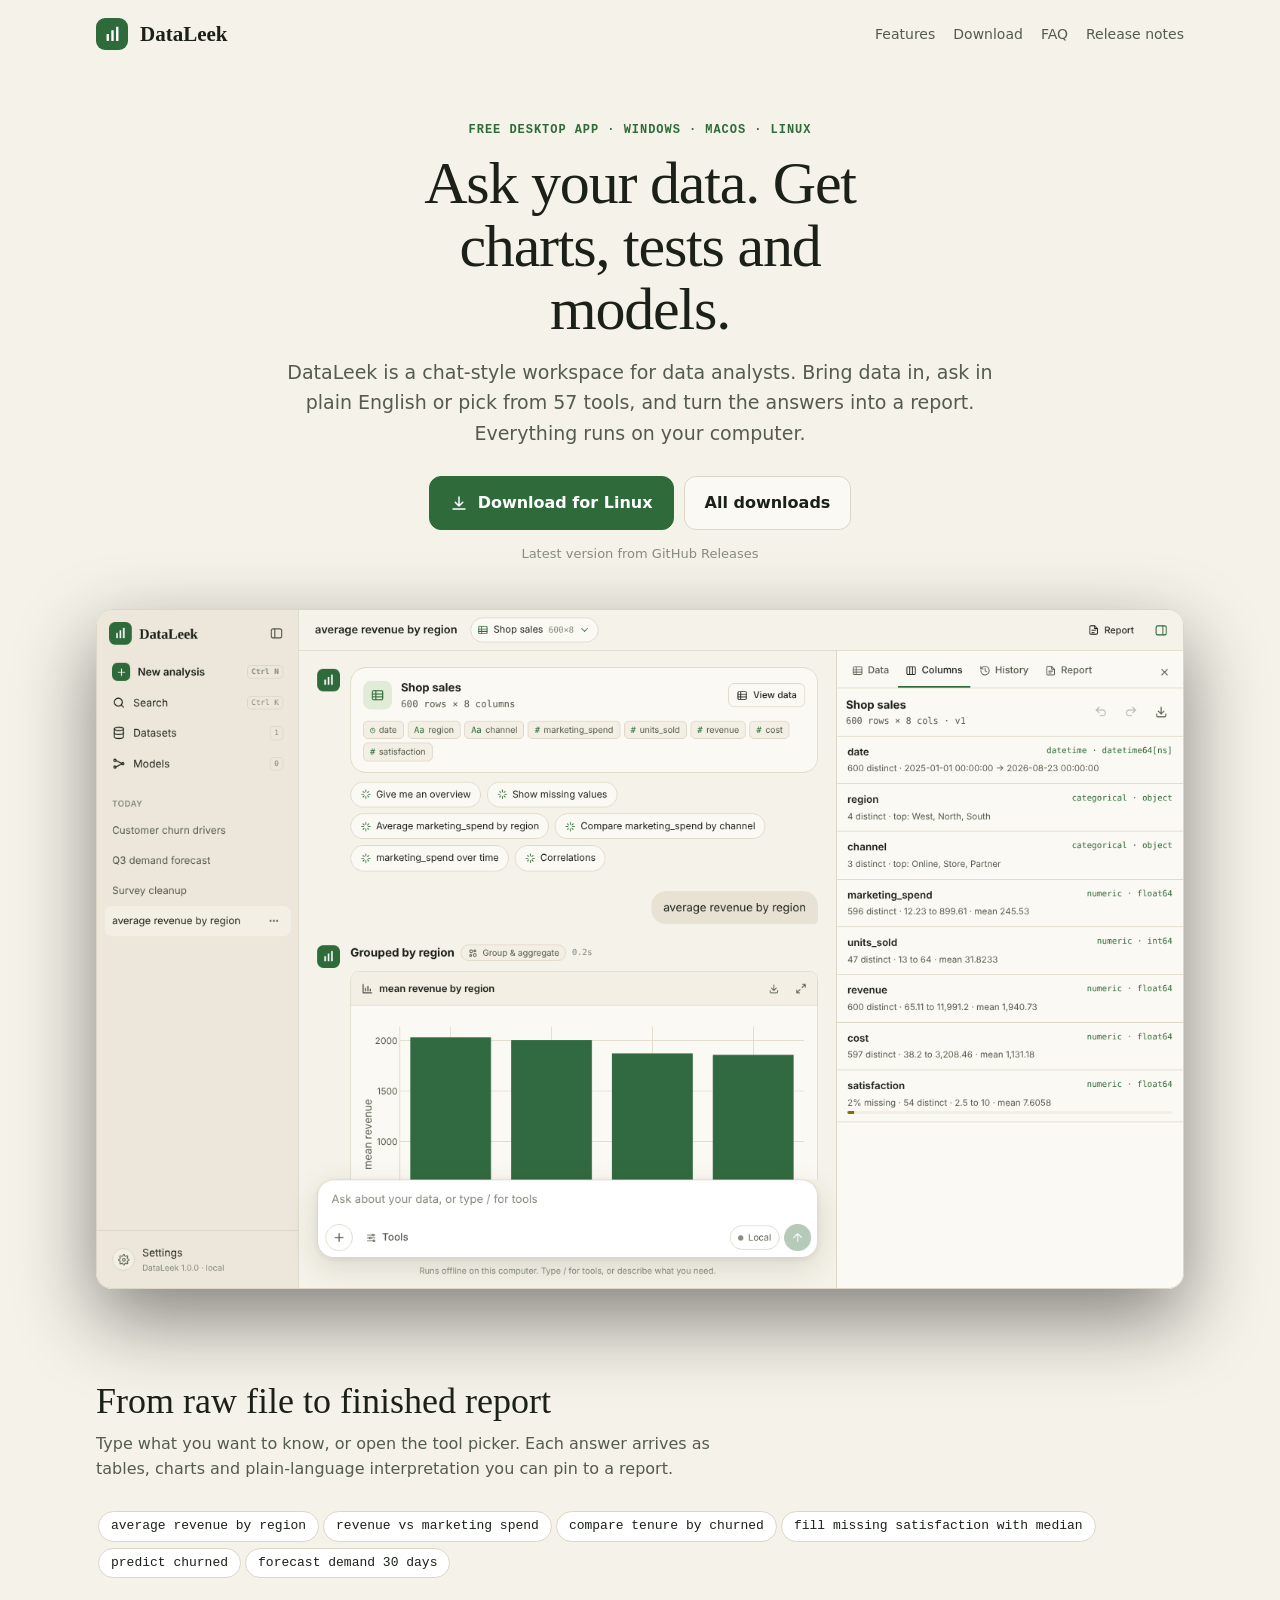
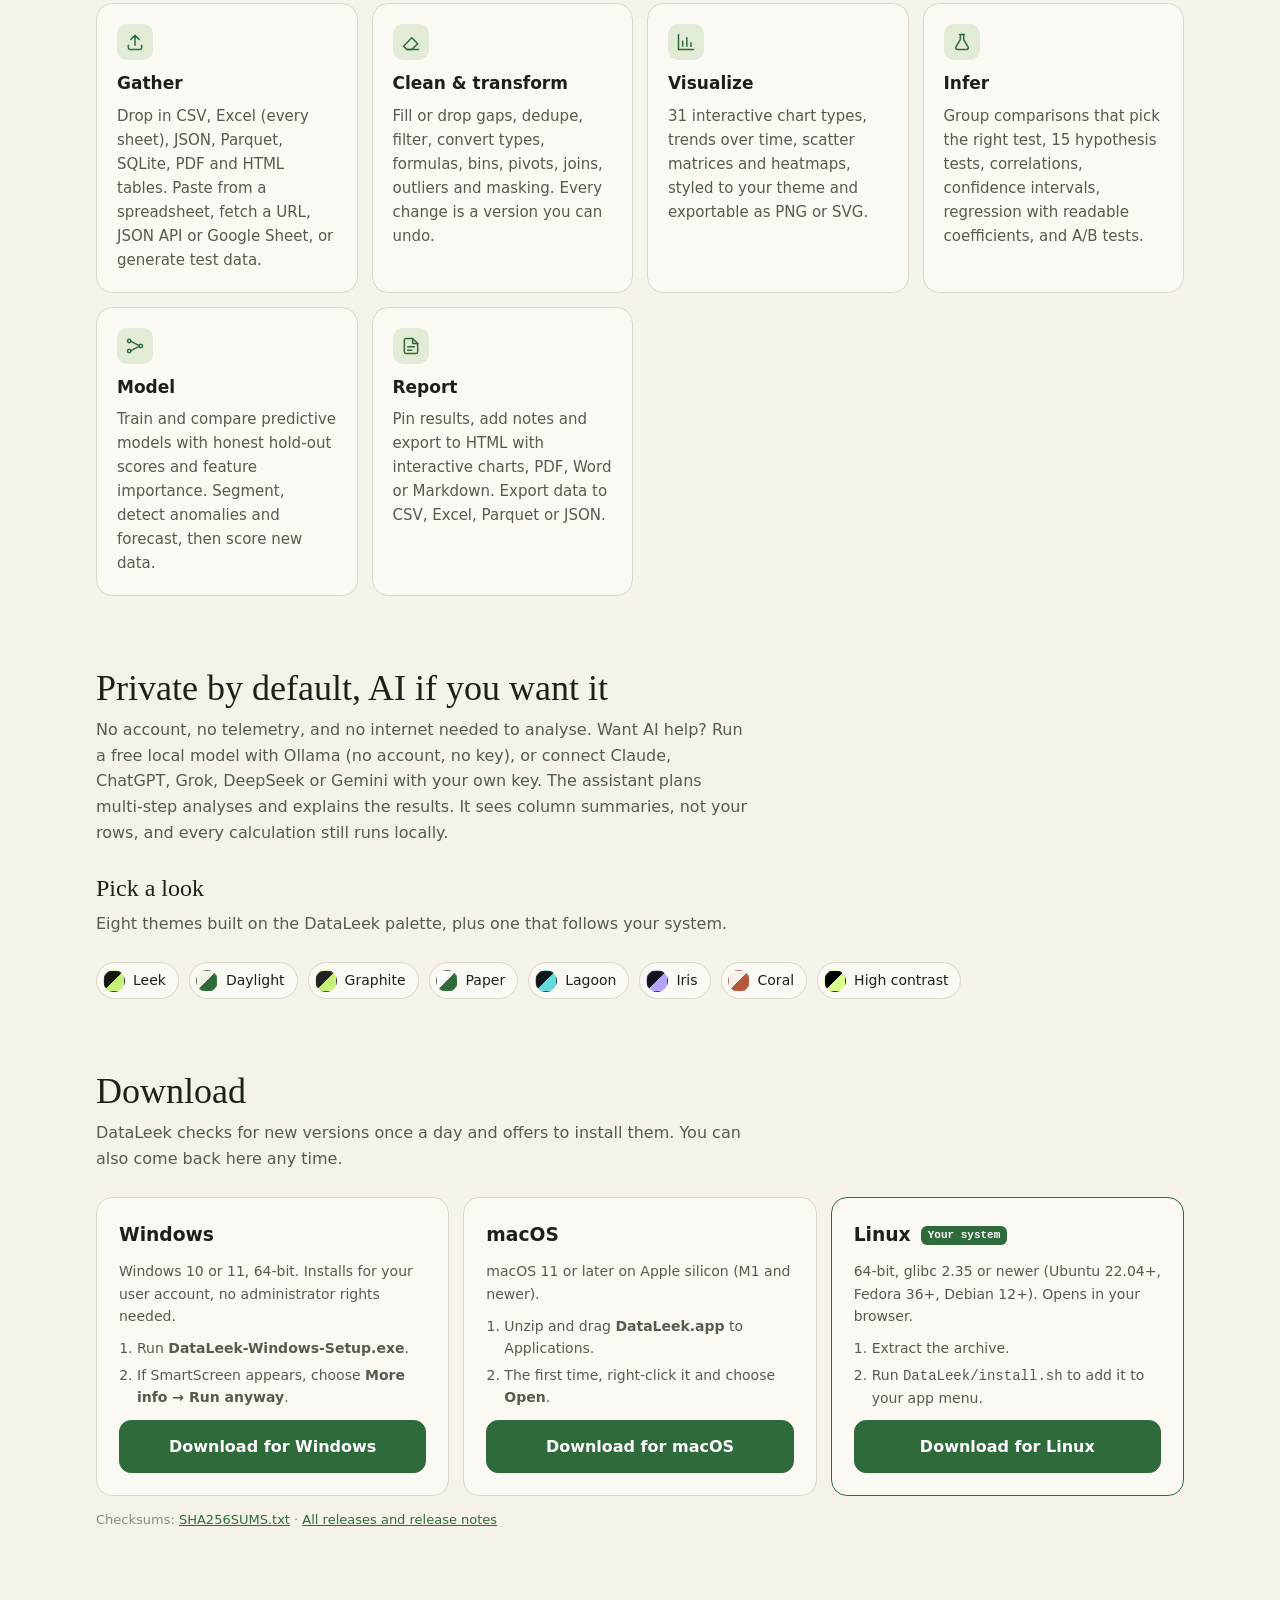
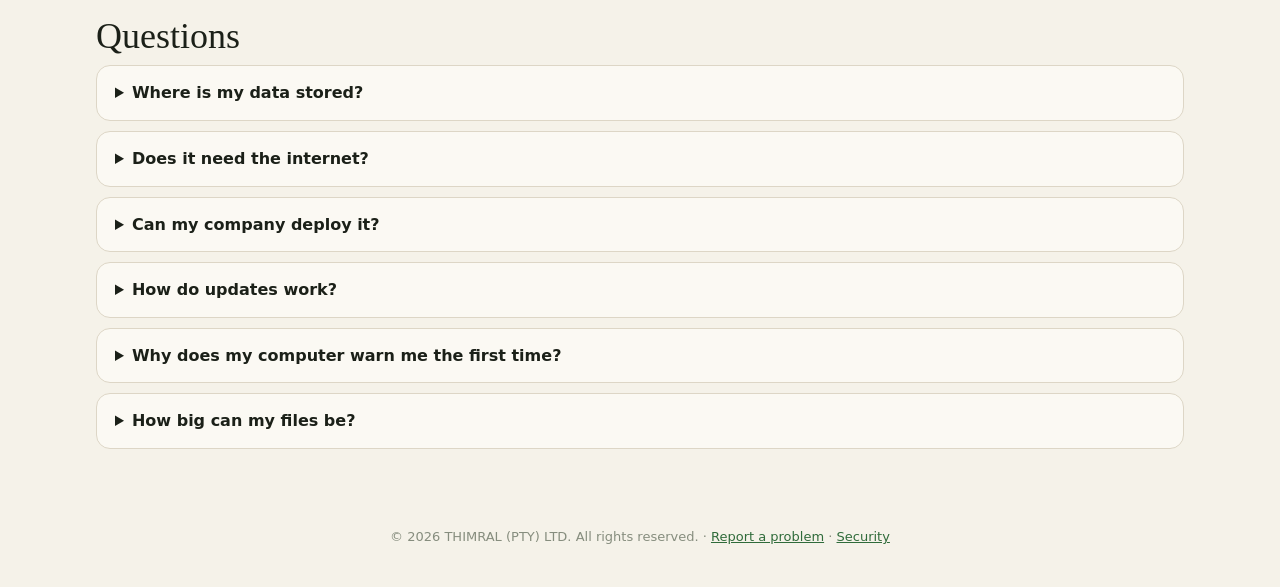
==== site/index.html @ 92599dcf "DataLeek downloads, release notes and support - README with download links, requirements and first-l" ====
<!doctype html>
<html lang="en">
<head>
  <meta charset="utf-8">
  <meta name="viewport" content="width=device-width, initial-scale=1">
  <title>DataLeek · desktop workspace for data analysts</title>
  <meta name="description" content="Gather, clean, analyse, chart and model data in a chat-style desktop app. Runs on your computer. Free download for Windows, macOS and Linux.">
  <link rel="icon" href="icon.svg" type="image/svg+xml">
  <style>
    :root {
      --bg: #121510; --surface: #181c15; --elevated: #20261c; --border: #2d3528; --text: #ebeee4; --muted: #a4ad9b; --faint: #737c6b;
      --accent: #c5f277; --accent-text: #162210; --soft: #1f2b19; --cyan: #63d8dd; --iris: #b4a3ff; --coral: #ffb19a;
      --serif: "Iowan Old Style", "Palatino Linotype", Palatino, Charter, Georgia, serif;
      --sans: Inter, system-ui, -apple-system, "Segoe UI", Roboto, sans-serif; --mono: ui-monospace, "SF Mono", Menlo, Consolas, monospace;
      color-scheme: dark;
    }
    @media (prefers-color-scheme: light) {
      :root:not([data-theme="dark"]) { --bg: #f5f2e9; --surface: #fbf9f3; --elevated: #ffffff; --border: #ddd6c6; --text: #1b2018; --muted: #545c4d; --faint: #868d7e;
        --accent: #2f6b3a; --accent-text: #ffffff; --soft: #e2ebd6; --cyan: #077e86; --iris: #7560b9; --coral: #be6045; color-scheme: light; }
    }
    * { box-sizing: border-box; }
    body { margin: 0; background: var(--bg); color: var(--text); font: 16px/1.6 var(--sans); -webkit-font-smoothing: antialiased; }
    a { color: var(--accent); }
    .wrap { max-width: 1120px; margin: 0 auto; padding: 0 16px; }
    nav { display: flex; align-items: center; gap: 12px; padding: 18px 0; }
    .mark { width: 32px; height: 32px; border-radius: 9px; background: var(--accent); color: var(--accent-text); display: grid; place-items: center; flex: 0 0 32px; }
    .mark svg { width: 19px; height: 19px; }
    .brand { font: 700 21px/1 var(--serif); }
    nav .links { margin-left: auto; display: flex; gap: 18px; font-size: 14px; }
    nav .links a { color: var(--muted); text-decoration: none; }
    nav .links a:hover { color: var(--text); }
    header.hero { padding: 56px 0 28px; text-align: center; }
    .kicker { font: 600 12px/1 var(--mono); letter-spacing: .08em; text-transform: uppercase; color: var(--accent); }
    h1 { font: 500 clamp(34px, 6vw, 60px)/1.05 var(--serif); letter-spacing: -.02em; margin: 16px auto 16px; max-width: 16ch; }
    .lede { color: var(--muted); font-size: clamp(16px, 2vw, 19px); max-width: 60ch; margin: 0 auto 28px; }
    .cta { display: flex; flex-wrap: wrap; gap: 10px; justify-content: center; }
    .btn { display: inline-flex; align-items: center; gap: 10px; padding: 13px 20px; border-radius: 12px; border: 1px solid var(--border); background: var(--surface);
      color: var(--text); font-weight: 600; text-decoration: none; transition: transform .1s, filter .1s; }
    .btn:hover { transform: translateY(-1px); }
    .btn.primary { background: var(--accent); border-color: var(--accent); color: var(--accent-text); }
    .btn small { font-weight: 500; opacity: .75; }
    .btn svg { width: 18px; height: 18px; }
    .meta { color: var(--faint); font-size: 13px; margin-top: 14px; }
    .shot { margin: 44px auto 0; border-radius: 16px; border: 1px solid var(--border); overflow: hidden; box-shadow: 0 30px 80px #0007; max-width: 1100px; }
    .shot img { display: block; width: 100%; height: auto; }
    section { padding: 64px 0 8px; }
    h2 { font: 500 clamp(26px, 3.4vw, 36px)/1.15 var(--serif); margin: 0 0 8px; }
    .sub { color: var(--muted); margin: 0 0 26px; max-width: 64ch; }
    .grid { display: grid; grid-template-columns: repeat(auto-fit, minmax(240px, 1fr)); gap: 14px; }
    .card { background: var(--surface); border: 1px solid var(--border); border-radius: 16px; padding: 20px; }
    .card h3 { margin: 10px 0 6px; font-size: 17px; }
    .card p { margin: 0; color: var(--muted); font-size: 15px; }
    .card .ic { width: 36px; height: 36px; border-radius: 10px; display: grid; place-items: center; background: var(--soft); color: var(--accent); }
    .card .ic svg { width: 20px; height: 20px; }
    .card ul { margin: 8px 0 0; padding-left: 18px; color: var(--muted); font-size: 14px; }
    .say { font-family: var(--mono); font-size: 13px; background: var(--elevated); border: 1px solid var(--border); border-radius: 999px; padding: 4px 12px; display: inline-block; margin: 3px 2px; color: var(--text); }
    .downloads { display: grid; grid-template-columns: repeat(auto-fit, minmax(260px, 1fr)); gap: 14px; }
    .dl { background: var(--surface); border: 1px solid var(--border); border-radius: 16px; padding: 22px; display: flex; flex-direction: column; gap: 10px; }
    .dl.here { border-color: var(--accent); }
    .dl h3 { margin: 0; display: flex; align-items: center; gap: 10px; }
    .dl p, .dl li { color: var(--muted); font-size: 14px; margin: 0; }
    .dl ol { margin: 0; padding-left: 18px; display: grid; gap: 4px; }
    .dl .btn { justify-content: center; margin-top: auto; }
    .tag { font: 600 11px/1 var(--mono); color: var(--accent-text); background: var(--accent); padding: 4px 7px; border-radius: 6px; }
    .themes { display: flex; flex-wrap: wrap; gap: 10px; }
    .sw { display: flex; align-items: center; gap: 8px; border: 1px solid var(--border); border-radius: 999px; padding: 6px 12px 6px 6px; background: var(--surface); font-size: 14px; }
    .sw i { width: 22px; height: 22px; border-radius: 50%; display: block; border: 1px solid #fff2; }
    details { background: var(--surface); border: 1px solid var(--border); border-radius: 14px; padding: 14px 18px; margin-bottom: 10px; }
    summary { cursor: pointer; font-weight: 600; }
    details p { color: var(--muted); margin: 10px 0 0; }
    footer { color: var(--faint); font-size: 13px; padding: 60px 0 40px; text-align: center; }
    @media (max-width: 640px) { nav .links { display: none; } header.hero { padding-top: 28px; } }
  </style>
</head>
<body>
  <div class="wrap">
    <nav>
      <div class="mark" aria-hidden="true"><svg viewBox="0 0 32 32" fill="none"><path d="M8 25V17M16 25V11M24 25V5" stroke="currentColor" stroke-width="4" stroke-linecap="square"/></svg></div>
      <span class="brand">DataLeek</span>
      <div class="links"><a href="#features">Features</a><a href="#download">Download</a><a href="#faq">FAQ</a><a href="https://github.com/Thimral/DataLeek-releases/releases">Release notes</a></div>
    </nav>

    <header class="hero">
      <div class="kicker">Free desktop app · Windows · macOS · Linux</div>
      <h1>Ask your data. Get charts, tests and models.</h1>
      <p class="lede">DataLeek is a chat-style workspace for data analysts. Bring data in, ask in plain English or pick from 57 tools, and turn the answers into a report. Everything runs on your computer.</p>
      <div class="cta">
        <a class="btn primary" id="primary" href="#download"><svg viewBox="0 0 24 24" fill="none" stroke="currentColor" stroke-width="2" stroke-linecap="round" stroke-linejoin="round"><path d="M12 4v12M7 11l5 5 5-5M4 20h16"/></svg><span id="primary-label">Download DataLeek</span></a>
        <a class="btn" href="#download">All downloads</a>
      </div>
      <div class="meta" id="version">Latest version from GitHub Releases</div>
      <div class="shot"><picture><source srcset="screenshot-light.png" media="(prefers-color-scheme: light)"><img src="screenshot-dark.png" alt="DataLeek showing a dataset, suggested questions and a bar chart of average revenue by region, with the column list in a side panel." width="1440" height="900"></picture></div>
    </header>

    <section id="features">
      <h2>From raw file to finished report</h2>
      <p class="sub">Type what you want to know, or open the tool picker. Each answer arrives as tables, charts and plain-language interpretation you can pin to a report.</p>
      <p><span class="say">average revenue by region</span><span class="say">revenue vs marketing spend</span><span class="say">compare tenure by churned</span><span class="say">fill missing satisfaction with median</span><span class="say">predict churned</span><span class="say">forecast demand 30 days</span></p>
      <div class="grid" style="margin-top:22px">
        <div class="card"><div class="ic"><svg viewBox="0 0 24 24" fill="none" stroke="currentColor" stroke-width="1.8" stroke-linecap="round" stroke-linejoin="round"><path d="M12 16V4M7 9l5-5 5 5"/><path d="M4 16v3a2 2 0 0 0 2 2h12a2 2 0 0 0 2-2v-3"/></svg></div><h3>Gather</h3><p>Drop in CSV, Excel (every sheet), JSON, Parquet, SQLite, PDF and HTML tables. Paste from a spreadsheet, fetch a URL, JSON API or Google Sheet, or generate test data.</p></div>
        <div class="card"><div class="ic"><svg viewBox="0 0 24 24" fill="none" stroke="currentColor" stroke-width="1.8" stroke-linecap="round" stroke-linejoin="round"><path d="m7 21-4-4 10-10 7 7-7 7Z"/><path d="M7 21h14"/></svg></div><h3>Clean &amp; transform</h3><p>Fill or drop gaps, dedupe, filter, convert types, formulas, bins, pivots, joins, outliers and masking. Every change is a version you can undo.</p></div>
        <div class="card"><div class="ic"><svg viewBox="0 0 24 24" fill="none" stroke="currentColor" stroke-width="1.8" stroke-linecap="round" stroke-linejoin="round"><path d="M3 3v18h18"/><path d="M8 17V11M13 17V7M18 17v-4"/></svg></div><h3>Visualize</h3><p>31 interactive chart types, trends over time, scatter matrices and heatmaps, styled to your theme and exportable as PNG or SVG.</p></div>
        <div class="card"><div class="ic"><svg viewBox="0 0 24 24" fill="none" stroke="currentColor" stroke-width="1.8" stroke-linecap="round" stroke-linejoin="round"><path d="M9 3h6M10 3v6L4.5 18.5A2 2 0 0 0 6.2 21h11.6a2 2 0 0 0 1.7-2.5L14 9V3"/></svg></div><h3>Infer</h3><p>Group comparisons that pick the right test, 15 hypothesis tests, correlations, confidence intervals, regression with readable coefficients, and A/B tests.</p></div>
        <div class="card"><div class="ic"><svg viewBox="0 0 24 24" fill="none" stroke="currentColor" stroke-width="1.8" stroke-linecap="round" stroke-linejoin="round"><circle cx="5" cy="6" r="2"/><circle cx="5" cy="18" r="2"/><circle cx="19" cy="12" r="2"/><path d="M7 6.5 17 11.5M7 17.5l10-5"/></svg></div><h3>Model</h3><p>Train and compare predictive models with honest hold-out scores and feature importance. Segment, detect anomalies and forecast, then score new data.</p></div>
        <div class="card"><div class="ic"><svg viewBox="0 0 24 24" fill="none" stroke="currentColor" stroke-width="1.8" stroke-linecap="round" stroke-linejoin="round"><path d="M14 3H6a2 2 0 0 0-2 2v14a2 2 0 0 0 2 2h12a2 2 0 0 0 2-2V9Z"/><path d="M14 3v6h6M8 13h8M8 17h5"/></svg></div><h3>Report</h3><p>Pin results, add notes and export to HTML with interactive charts, PDF, Word or Markdown. Export data to CSV, Excel, Parquet or JSON.</p></div>
      </div>
    </section>

    <section>
      <h2>Private by default, AI if you want it</h2>
      <p class="sub">No account, no telemetry, and no internet needed to analyse. Want AI help? Run a free local model with Ollama (no account, no key), or connect Claude, ChatGPT, Grok, DeepSeek or Gemini with your own key. The assistant plans multi-step analyses and explains the results. It sees column summaries, not your rows, and every calculation still runs locally.</p>
      <h2 style="font-size:24px;margin-top:30px">Pick a look</h2>
      <p class="sub">Eight themes built on the DataLeek palette, plus one that follows your system.</p>
      <div class="themes">
        <span class="sw"><i style="background:linear-gradient(135deg,#121510 50%,#c5f277 50%)"></i>Leek</span>
        <span class="sw"><i style="background:linear-gradient(135deg,#f5f2e9 50%,#2f6b3a 50%)"></i>Daylight</span>
        <span class="sw"><i style="background:linear-gradient(135deg,#212121 50%,#c5f277 50%)"></i>Graphite</span>
        <span class="sw"><i style="background:linear-gradient(135deg,#ffffff 50%,#2f6b3a 50%)"></i>Paper</span>
        <span class="sw"><i style="background:linear-gradient(135deg,#0f1618 50%,#63d8dd 50%)"></i>Lagoon</span>
        <span class="sw"><i style="background:linear-gradient(135deg,#14121b 50%,#b4a3ff 50%)"></i>Iris</span>
        <span class="sw"><i style="background:linear-gradient(135deg,#f7f1ea 50%,#b5573b 50%)"></i>Coral</span>
        <span class="sw"><i style="background:linear-gradient(135deg,#000 50%,#d9ff8a 50%)"></i>High contrast</span>
      </div>
    </section>

    <section id="download">
      <h2>Download</h2>
      <p class="sub">DataLeek checks for new versions once a day and offers to install them. You can also come back here any time.</p>
      <div class="downloads">
        <div class="dl" data-os="windows">
          <h3>Windows <span class="tag here-tag" hidden>Your system</span></h3>
          <p>Windows 10 or 11, 64-bit. Installs for your user account, no administrator rights needed.</p>
          <ol><li>Run <b>DataLeek-Windows-Setup.exe</b>.</li><li>If SmartScreen appears, choose <b>More info → Run anyway</b>.</li></ol>
          <a class="btn primary" href="https://github.com/Thimral/DataLeek-releases/releases/latest/download/DataLeek-Windows-Setup.exe">Download for Windows</a>
        </div>
        <div class="dl" data-os="macos">
          <h3>macOS <span class="tag here-tag" hidden>Your system</span></h3>
          <p>macOS 11 or later on Apple silicon (M1 and newer).</p>
          <ol><li>Unzip and drag <b>DataLeek.app</b> to Applications.</li><li>The first time, right-click it and choose <b>Open</b>.</li></ol>
          <a class="btn primary" href="https://github.com/Thimral/DataLeek-releases/releases/latest/download/DataLeek-macOS.zip">Download for macOS</a>
        </div>
        <div class="dl" data-os="linux">
          <h3>Linux <span class="tag here-tag" hidden>Your system</span></h3>
          <p>64-bit, glibc 2.35 or newer (Ubuntu 22.04+, Fedora 36+, Debian 12+). Opens in your browser.</p>
          <ol><li>Extract the archive.</li><li>Run <code>DataLeek/install.sh</code> to add it to your app menu.</li></ol>
          <a class="btn primary" href="https://github.com/Thimral/DataLeek-releases/releases/latest/download/DataLeek-Linux.tar.gz">Download for Linux</a>
        </div>
      </div>
      <p class="meta">Checksums: <a href="https://github.com/Thimral/DataLeek-releases/releases/latest/download/SHA256SUMS.txt">SHA256SUMS.txt</a> · <a href="https://github.com/Thimral/DataLeek-releases/releases">All releases and release notes</a></p>
    </section>

    <section id="faq">
      <h2>Questions</h2>
      <details><summary>Where is my data stored?</summary><p>In a single local database in your user folder (Windows: %APPDATA%\DataLeek, macOS: ~/Library/Application Support/DataLeek, Linux: ~/.local/share/dataleek). Copy that folder to back up or move your work. Settings → Data &amp; privacy opens it.</p></details>
      <details><summary>Does it need the internet?</summary><p>No. The internet is only used when you import from a web address, Kaggle, Hugging Face or OpenML, query a database you set up, check for updates, or use a cloud AI provider.</p></details>
      <details><summary>Can my company deploy it?</summary><p>Yes. It installs per user without administrator rights or machine-wide, connects read-only to PostgreSQL, MySQL, SQL Server and ODBC sources, keeps passwords in the system keychain, makes daily backups and keeps a local audit log. IT can manage features and settings with a policy file and host updates internally. Ask for the IT guide.</p></details>
      <details><summary>How do updates work?</summary><p>Once a day DataLeek asks GitHub for the latest release. If there is one, it shows the release notes and downloads the installer for your system, verifying its checksum. On Windows it can install and restart for you; on macOS and Linux it opens the download.</p></details>
      <details><summary>Why does my computer warn me the first time?</summary><p>Windows and macOS warn about apps that aren't signed with a paid developer certificate. The steps under each download let you open it anyway; the checksums file lets you verify the download.</p></details>
      <details><summary>How big can my files be?</summary><p>Up to 50 MB per file, 100,000 rows and 200 columns per table. Model training samples up to 5,000 rows so it stays responsive.</p></details>
    </section>

    <footer>© 2026 THIMRAL (PTY) LTD. All rights reserved. · <a href="https://github.com/Thimral/DataLeek-releases/issues">Report a problem</a> · <a href="https://github.com/Thimral/DataLeek-releases/blob/main/SECURITY.md">Security</a></footer>
  </div>
  <script>
    (function () {
      var ua = navigator.userAgent, os = /Windows/i.test(ua) ? "windows" : /Mac/i.test(ua) ? "macos" : /Linux|X11/i.test(ua) && !/Android/i.test(ua) ? "linux" : null;
      var names = { windows: "Windows", macos: "macOS", linux: "Linux" };
      if (os) {
        var card = document.querySelector('.dl[data-os="' + os + '"]');
        card.classList.add("here"); card.querySelector(".here-tag").hidden = false;
        var link = card.querySelector("a.btn");
        document.getElementById("primary").href = link.href;
        document.getElementById("primary-label").textContent = "Download for " + names[os];
      }
      fetch("https://api.github.com/repos/Thimral/DataLeek-releases/releases/latest").then(function (r) { return r.ok ? r.json() : null; }).then(function (release) {
        if (!release || !release.tag_name) { document.getElementById("version").textContent = "The first version is on its way. Check back soon."; return; }
        var date = release.published_at ? new Date(release.published_at).toLocaleDateString(undefined, { year: "numeric", month: "long", day: "numeric" }) : "";
        document.getElementById("version").textContent = "Version " + release.tag_name.replace(/^v/, "") + (date ? " · released " + date : "");
      }).catch(function () {});
    })();
  </script>
</body>
</html>
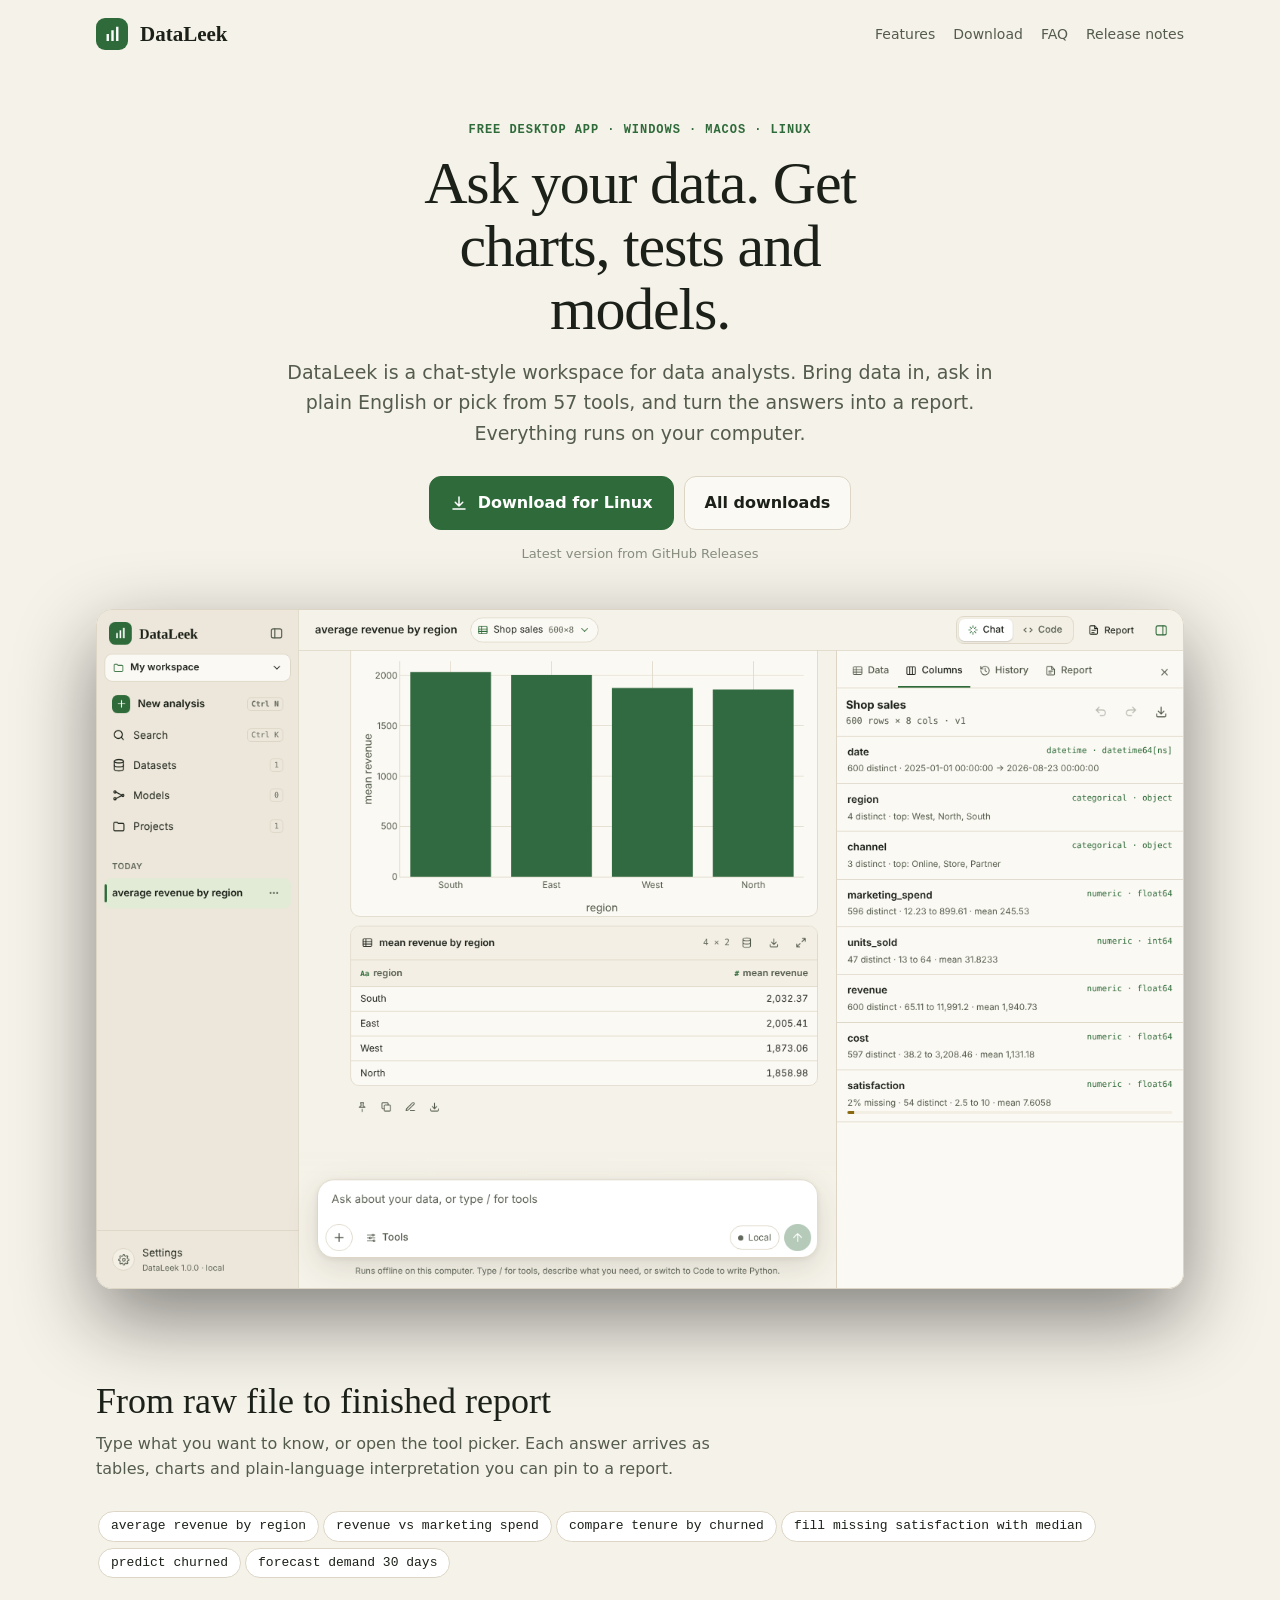
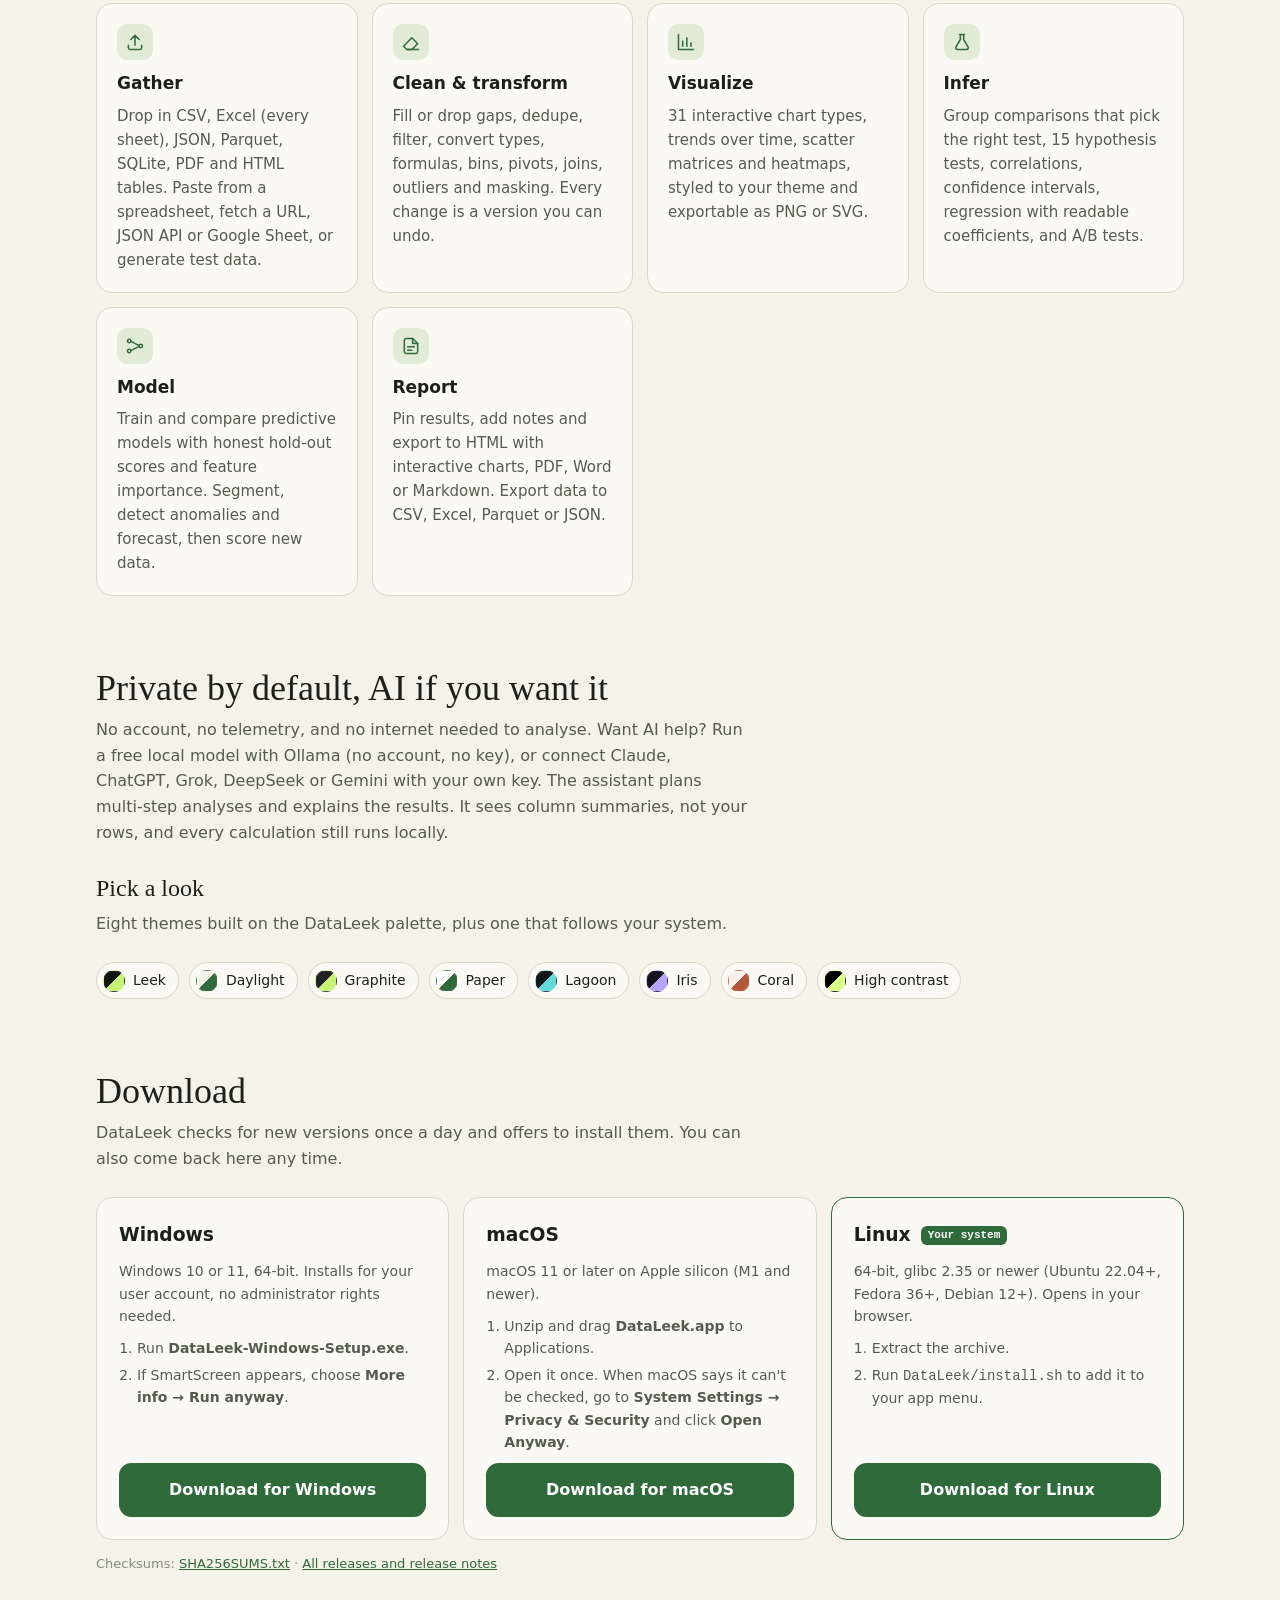
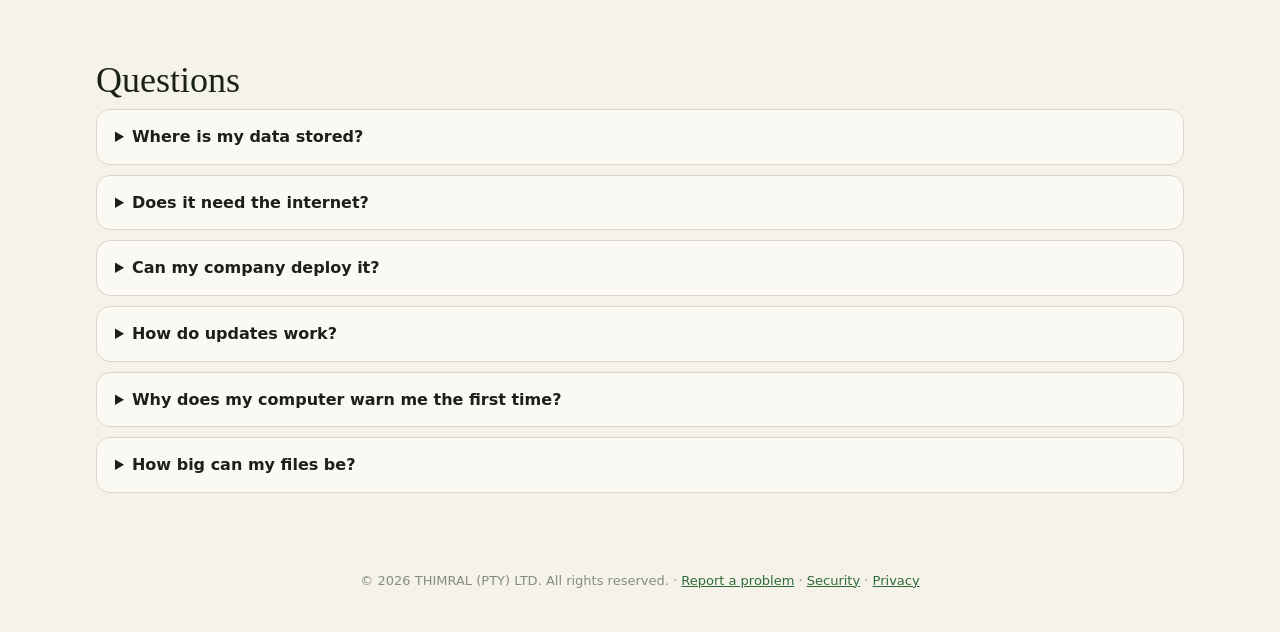
==== commit f8dbf301: "Privacy notice, current screenshots, macOS 15 first-launch steps Co-Authored-By: Claude Opus 5.5 <no" ====
--- a/site/index.html
+++ b/site/index.html
@@ -136,7 +136,7 @@
         <div class="dl" data-os="macos">
           <h3>macOS <span class="tag here-tag" hidden>Your system</span></h3>
           <p>macOS 11 or later on Apple silicon (M1 and newer).</p>
-          <ol><li>Unzip and drag <b>DataLeek.app</b> to Applications.</li><li>The first time, right-click it and choose <b>Open</b>.</li></ol>
+          <ol><li>Unzip and drag <b>DataLeek.app</b> to Applications.</li><li>Open it once. When macOS says it can't be checked, go to <b>System Settings → Privacy &amp; Security</b> and click <b>Open Anyway</b>.</li></ol>
           <a class="btn primary" href="https://github.com/Thimral/DataLeek-releases/releases/latest/download/DataLeek-macOS.zip">Download for macOS</a>
         </div>
         <div class="dl" data-os="linux">
@@ -159,7 +159,7 @@
       <details><summary>How big can my files be?</summary><p>Up to 50 MB per file, 100,000 rows and 200 columns per table. Model training samples up to 5,000 rows so it stays responsive.</p></details>
     </section>
 
-    <footer>© 2026 THIMRAL (PTY) LTD. All rights reserved. · <a href="https://github.com/Thimral/DataLeek-releases/issues">Report a problem</a> · <a href="https://github.com/Thimral/DataLeek-releases/blob/main/SECURITY.md">Security</a></footer>
+    <footer>© 2026 THIMRAL (PTY) LTD. All rights reserved. · <a href="https://github.com/Thimral/DataLeek-releases/issues">Report a problem</a> · <a href="https://github.com/Thimral/DataLeek-releases/blob/main/SECURITY.md">Security</a> · <a href="privacy.html">Privacy</a></footer>
   </div>
   <script>
     (function () {
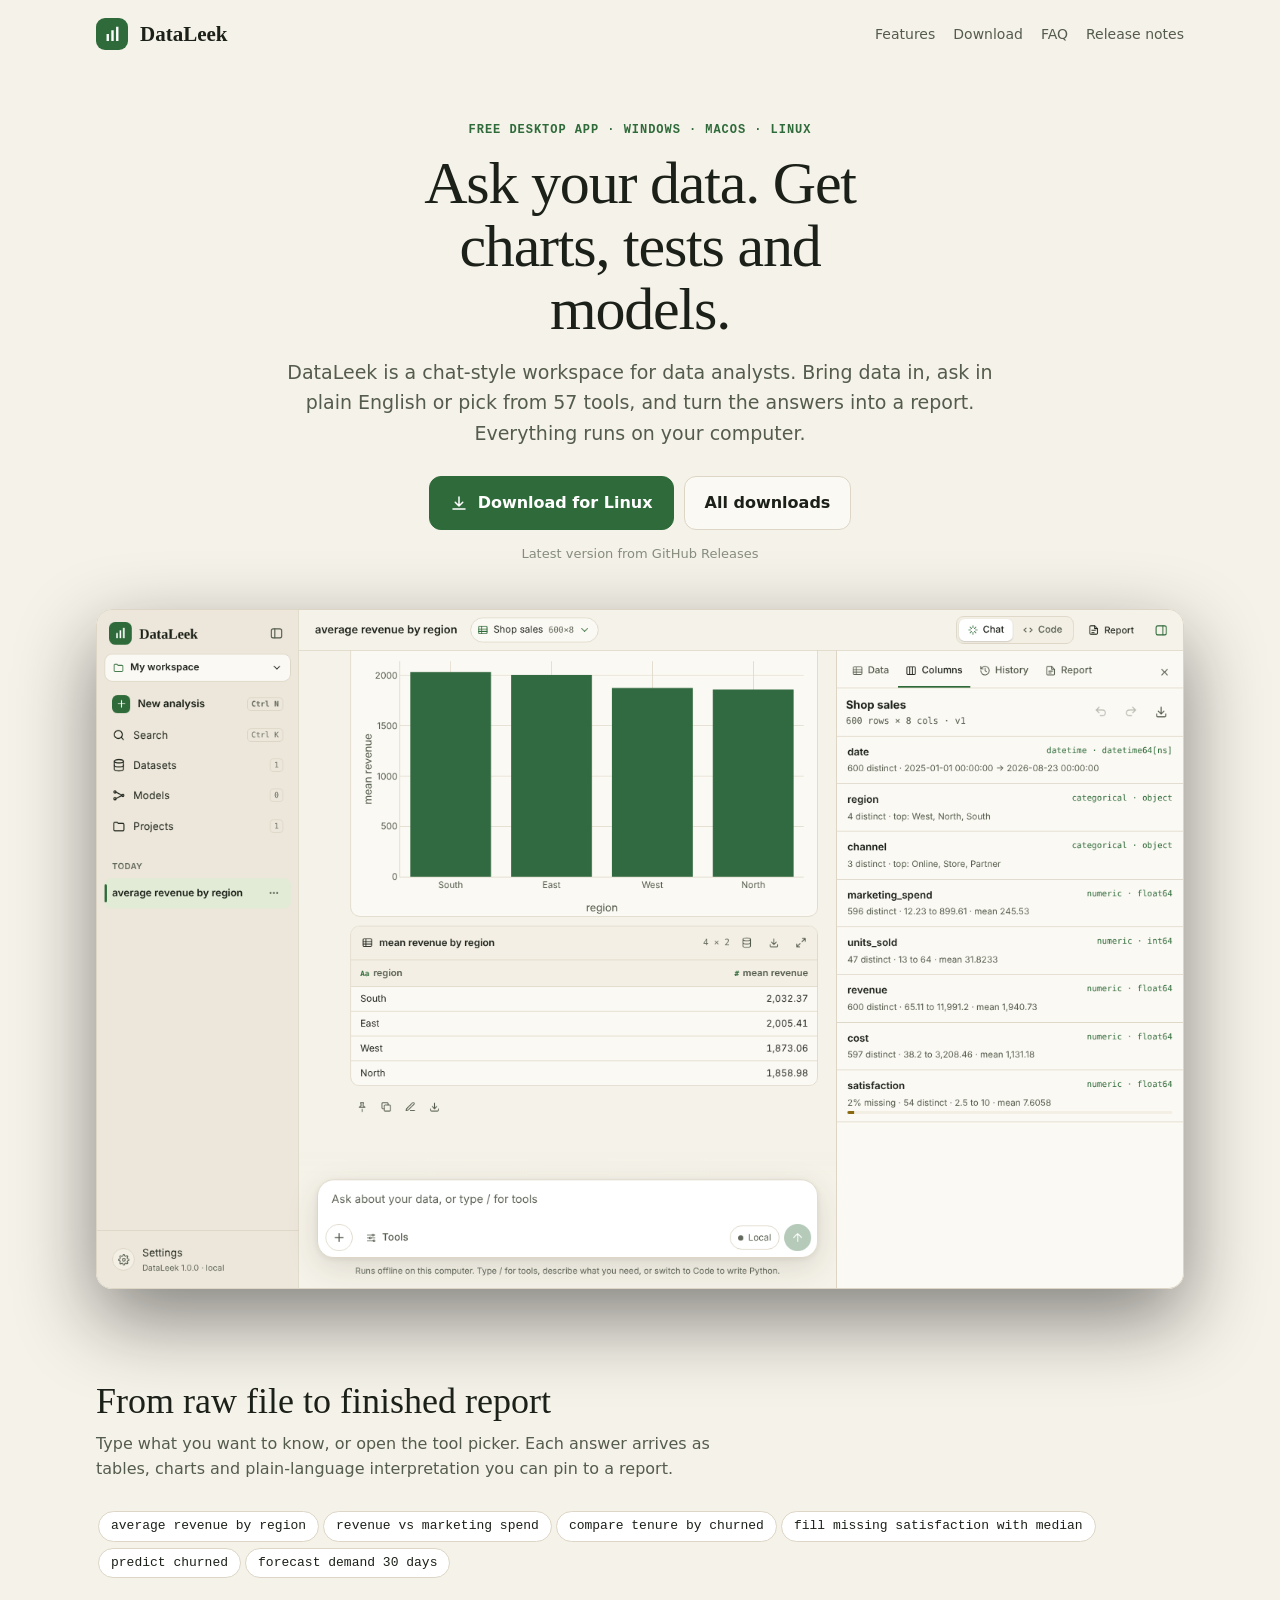
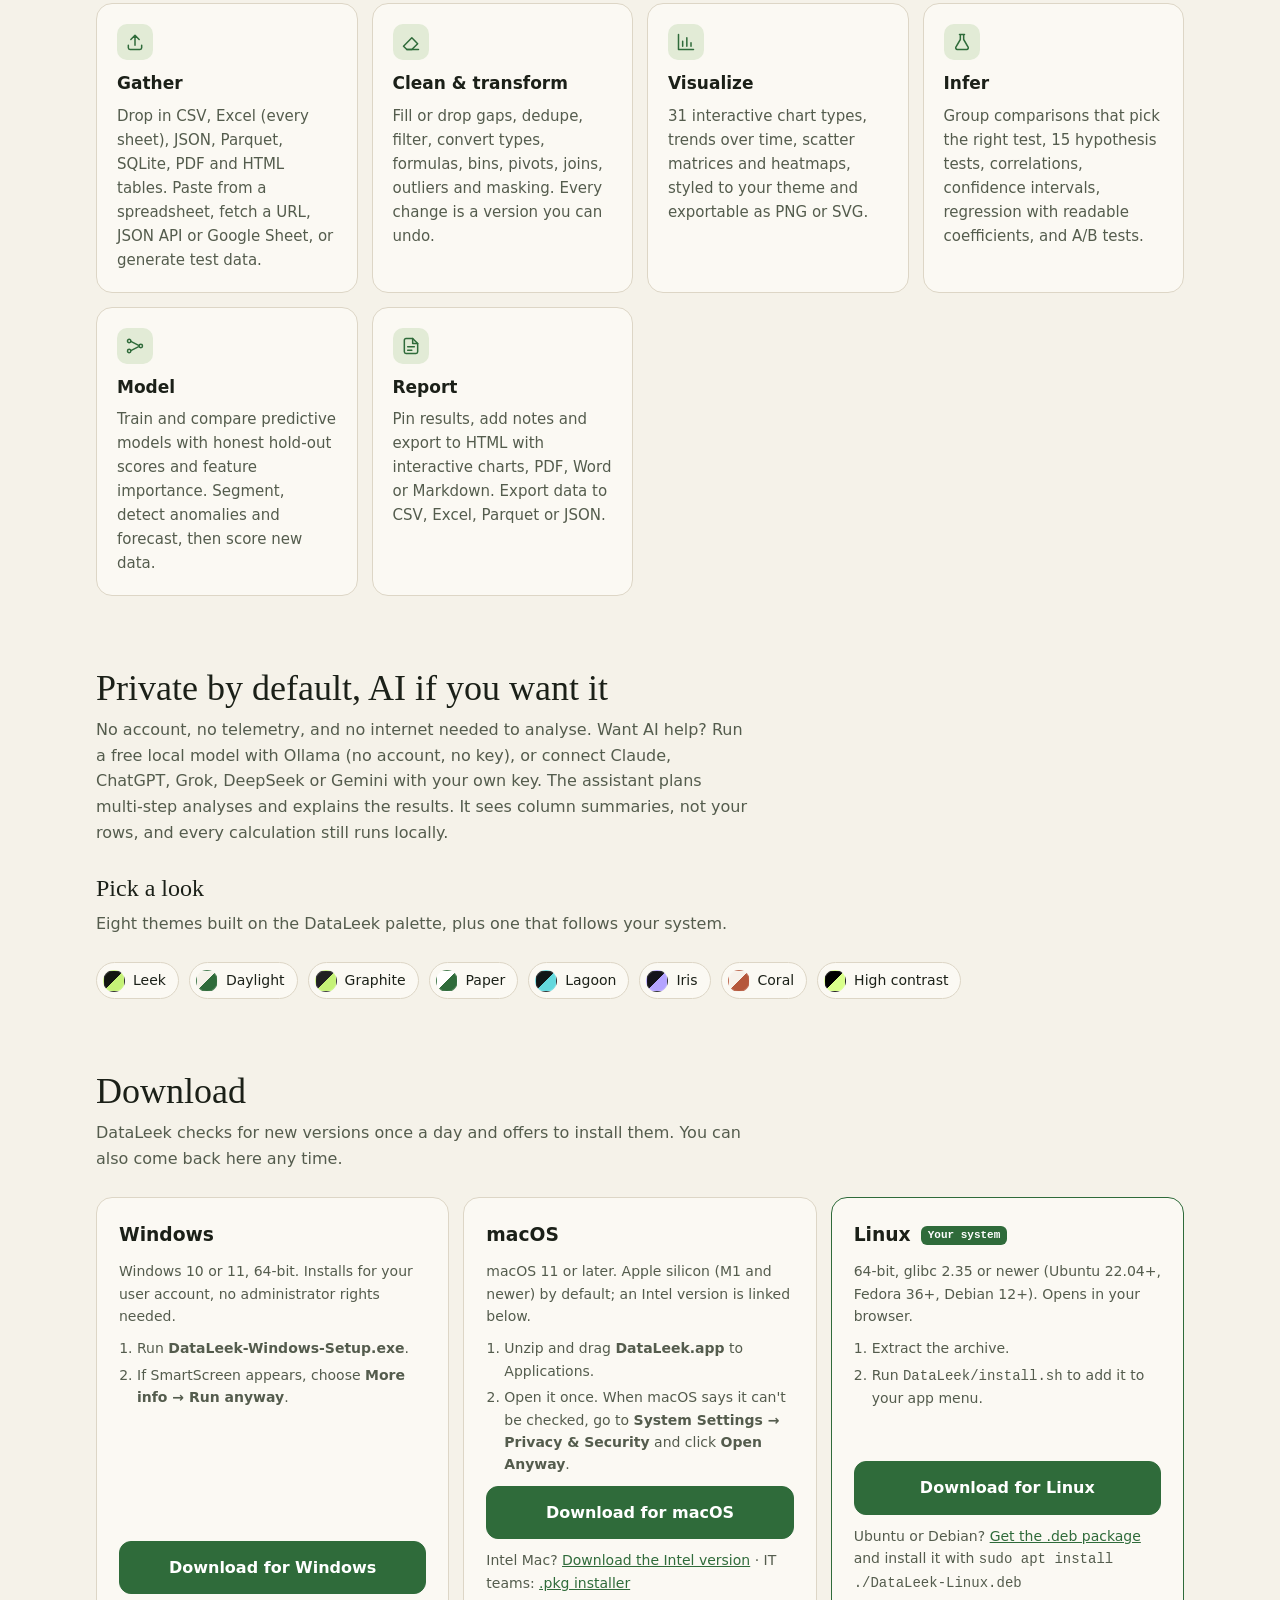
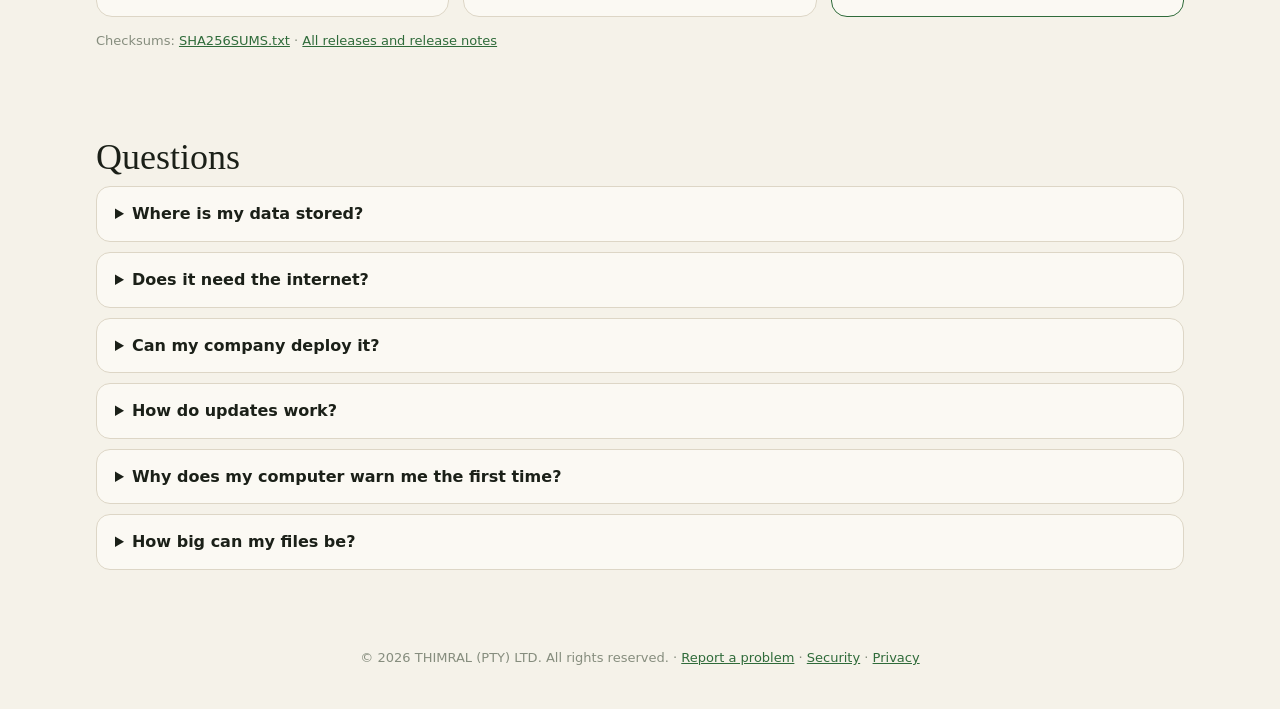
==== commit 6f6b1863: "Intel Mac and Debian/Ubuntu downloads Co-Authored-By: Claude Opus 5.5 <noreply@anthropic.com> Claude" ====
--- a/site/index.html
+++ b/site/index.html
@@ -135,15 +135,17 @@
         </div>
         <div class="dl" data-os="macos">
           <h3>macOS <span class="tag here-tag" hidden>Your system</span></h3>
-          <p>macOS 11 or later on Apple silicon (M1 and newer).</p>
+          <p>macOS 11 or later. Apple silicon (M1 and newer) by default; an Intel version is linked below.</p>
           <ol><li>Unzip and drag <b>DataLeek.app</b> to Applications.</li><li>Open it once. When macOS says it can't be checked, go to <b>System Settings → Privacy &amp; Security</b> and click <b>Open Anyway</b>.</li></ol>
           <a class="btn primary" href="https://github.com/Thimral/DataLeek-releases/releases/latest/download/DataLeek-macOS.zip">Download for macOS</a>
+          <p class="meta" style="margin:0">Intel Mac? <a href="https://github.com/Thimral/DataLeek-releases/releases/latest/download/DataLeek-macOS-Intel.zip">Download the Intel version</a> · IT teams: <a href="https://github.com/Thimral/DataLeek-releases/releases/latest/download/DataLeek-macOS.pkg">.pkg installer</a></p>
         </div>
         <div class="dl" data-os="linux">
           <h3>Linux <span class="tag here-tag" hidden>Your system</span></h3>
           <p>64-bit, glibc 2.35 or newer (Ubuntu 22.04+, Fedora 36+, Debian 12+). Opens in your browser.</p>
           <ol><li>Extract the archive.</li><li>Run <code>DataLeek/install.sh</code> to add it to your app menu.</li></ol>
           <a class="btn primary" href="https://github.com/Thimral/DataLeek-releases/releases/latest/download/DataLeek-Linux.tar.gz">Download for Linux</a>
+          <p class="meta" style="margin:0">Ubuntu or Debian? <a href="https://github.com/Thimral/DataLeek-releases/releases/latest/download/DataLeek-Linux.deb">Get the .deb package</a> and install it with <code>sudo apt install ./DataLeek-Linux.deb</code></p>
         </div>
       </div>
       <p class="meta">Checksums: <a href="https://github.com/Thimral/DataLeek-releases/releases/latest/download/SHA256SUMS.txt">SHA256SUMS.txt</a> · <a href="https://github.com/Thimral/DataLeek-releases/releases">All releases and release notes</a></p>
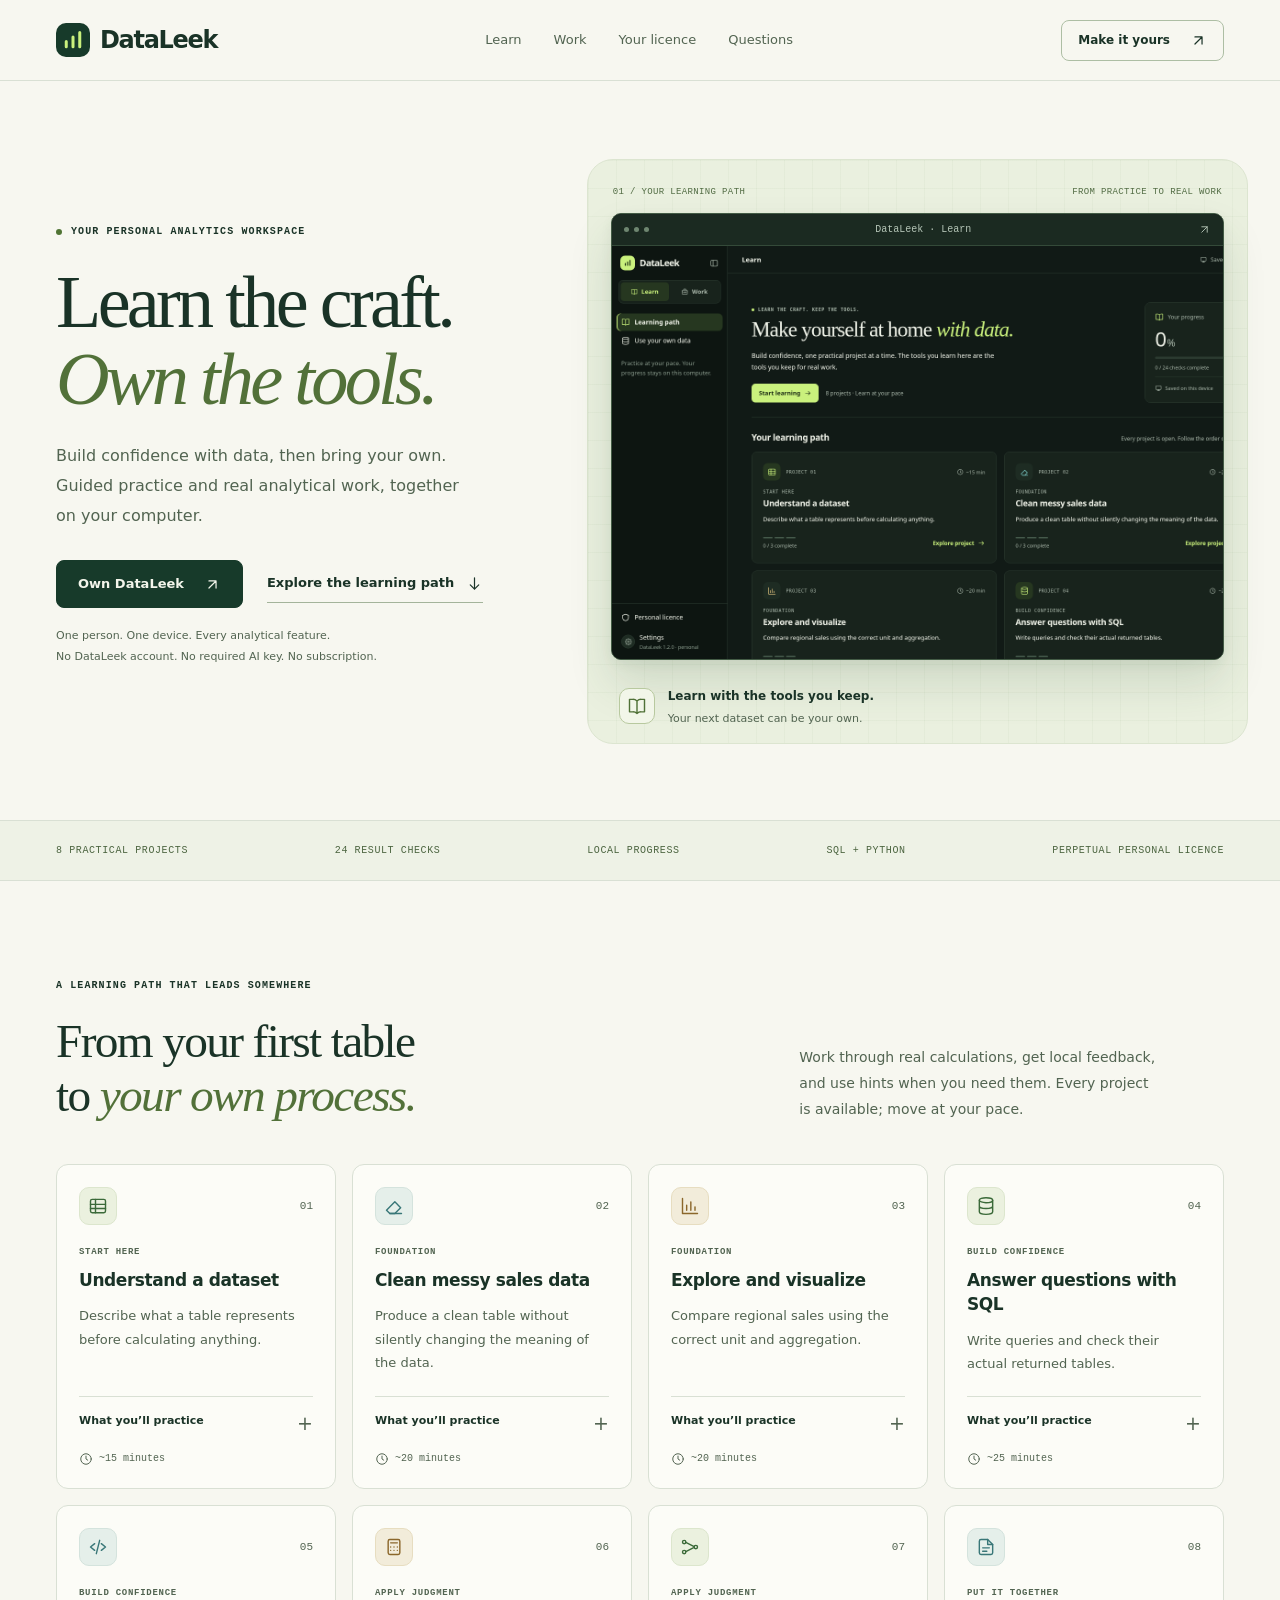
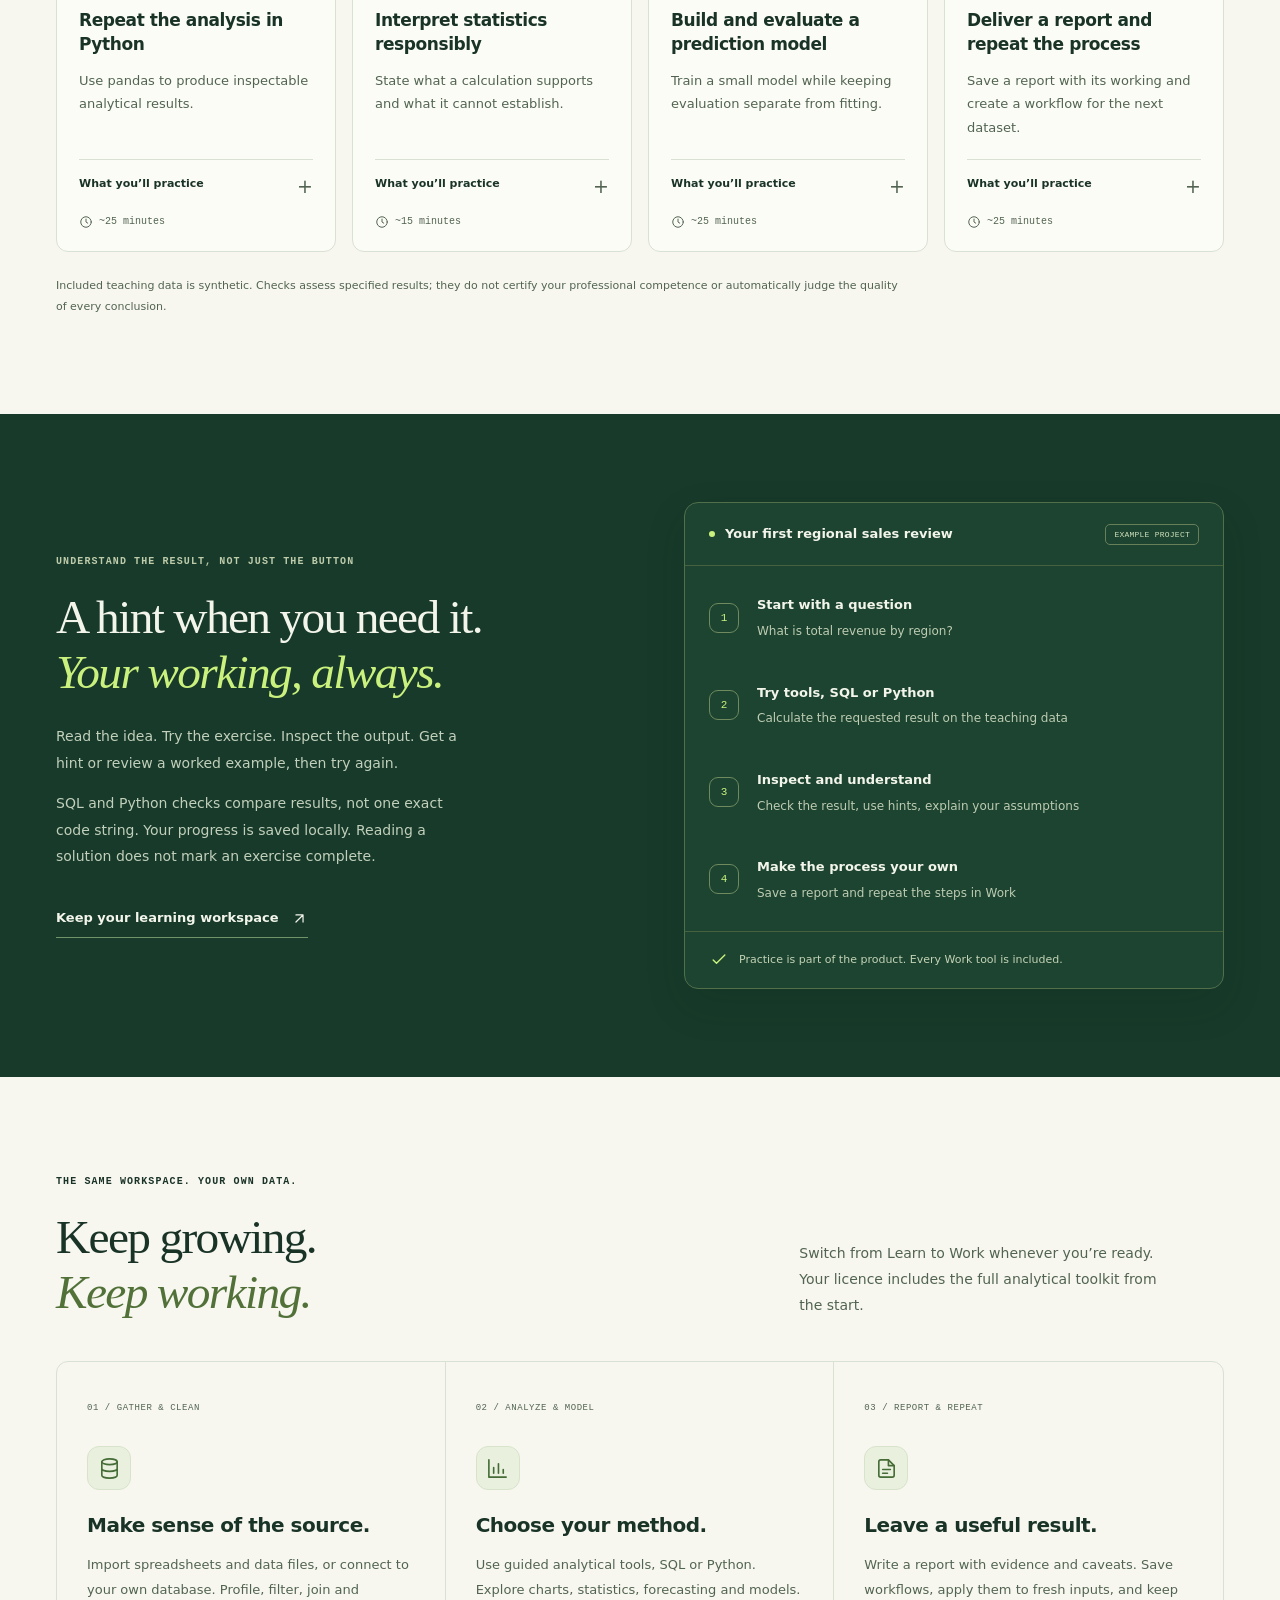
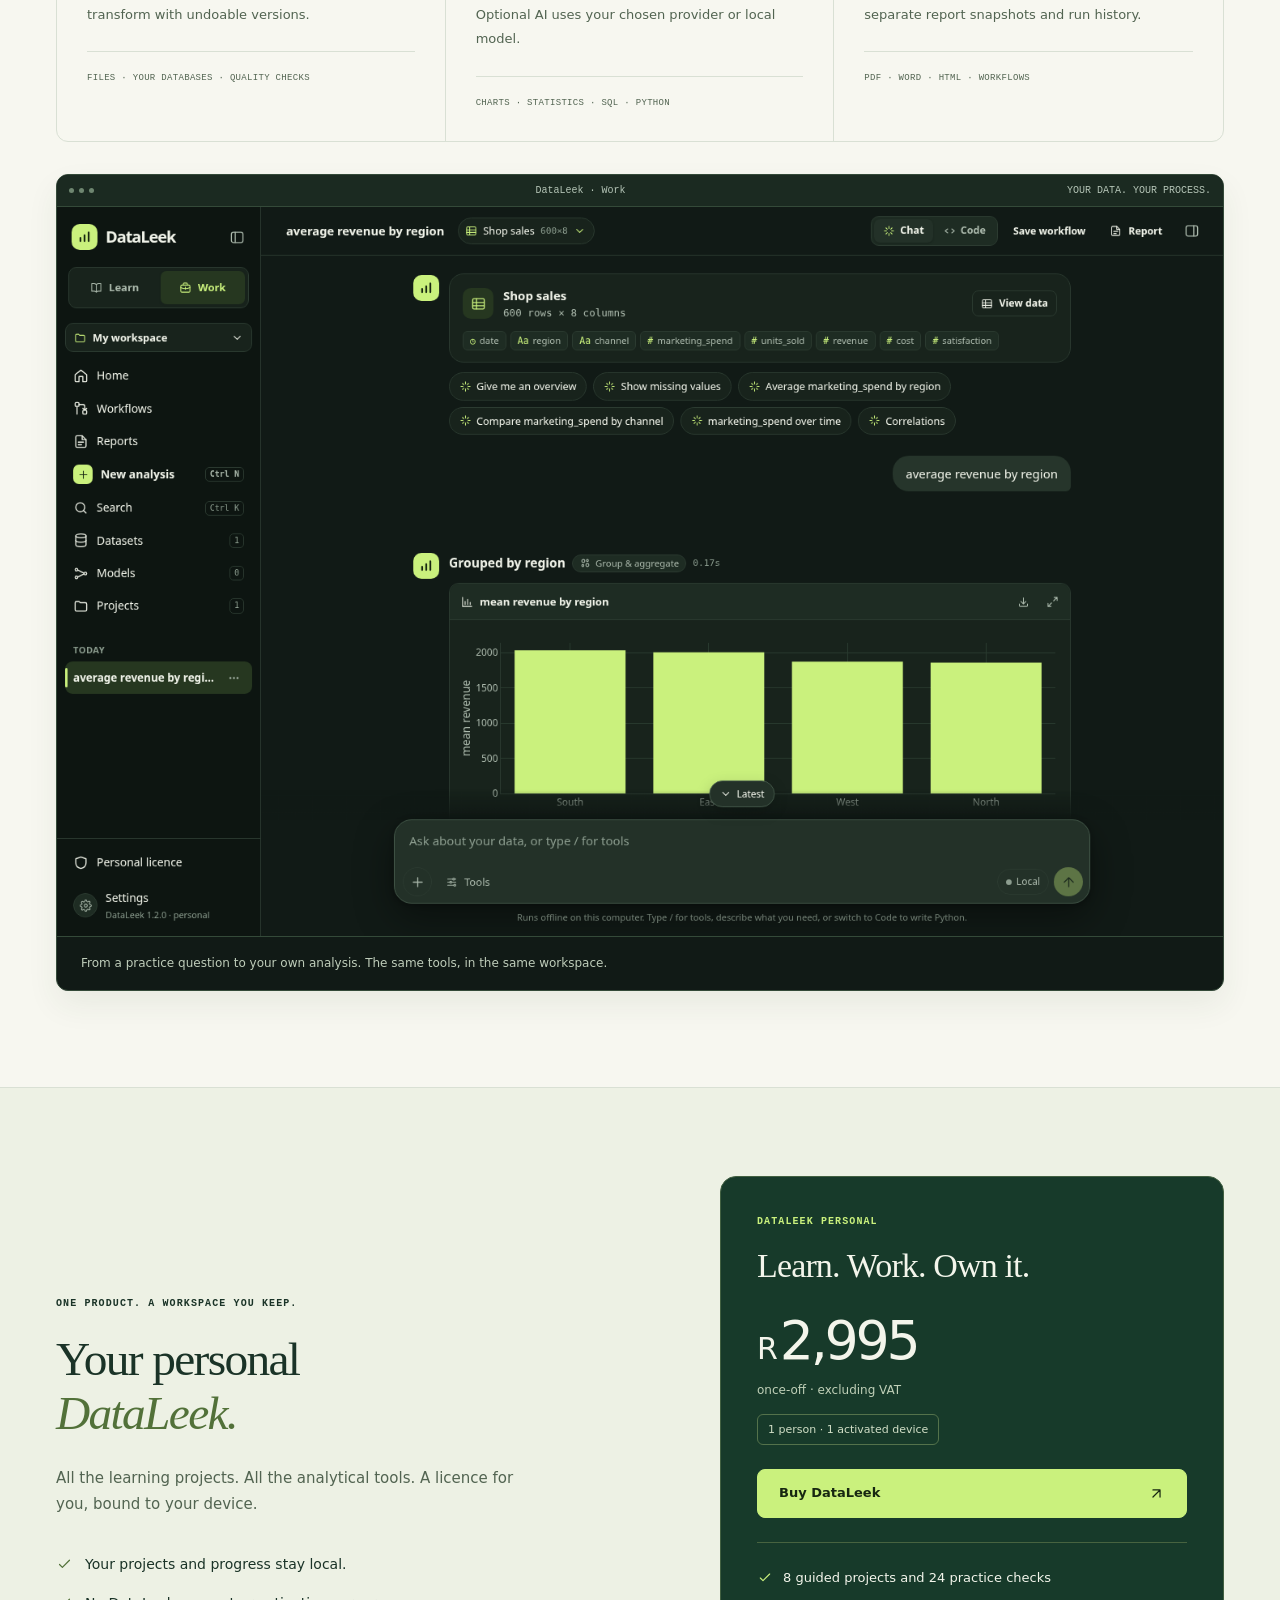
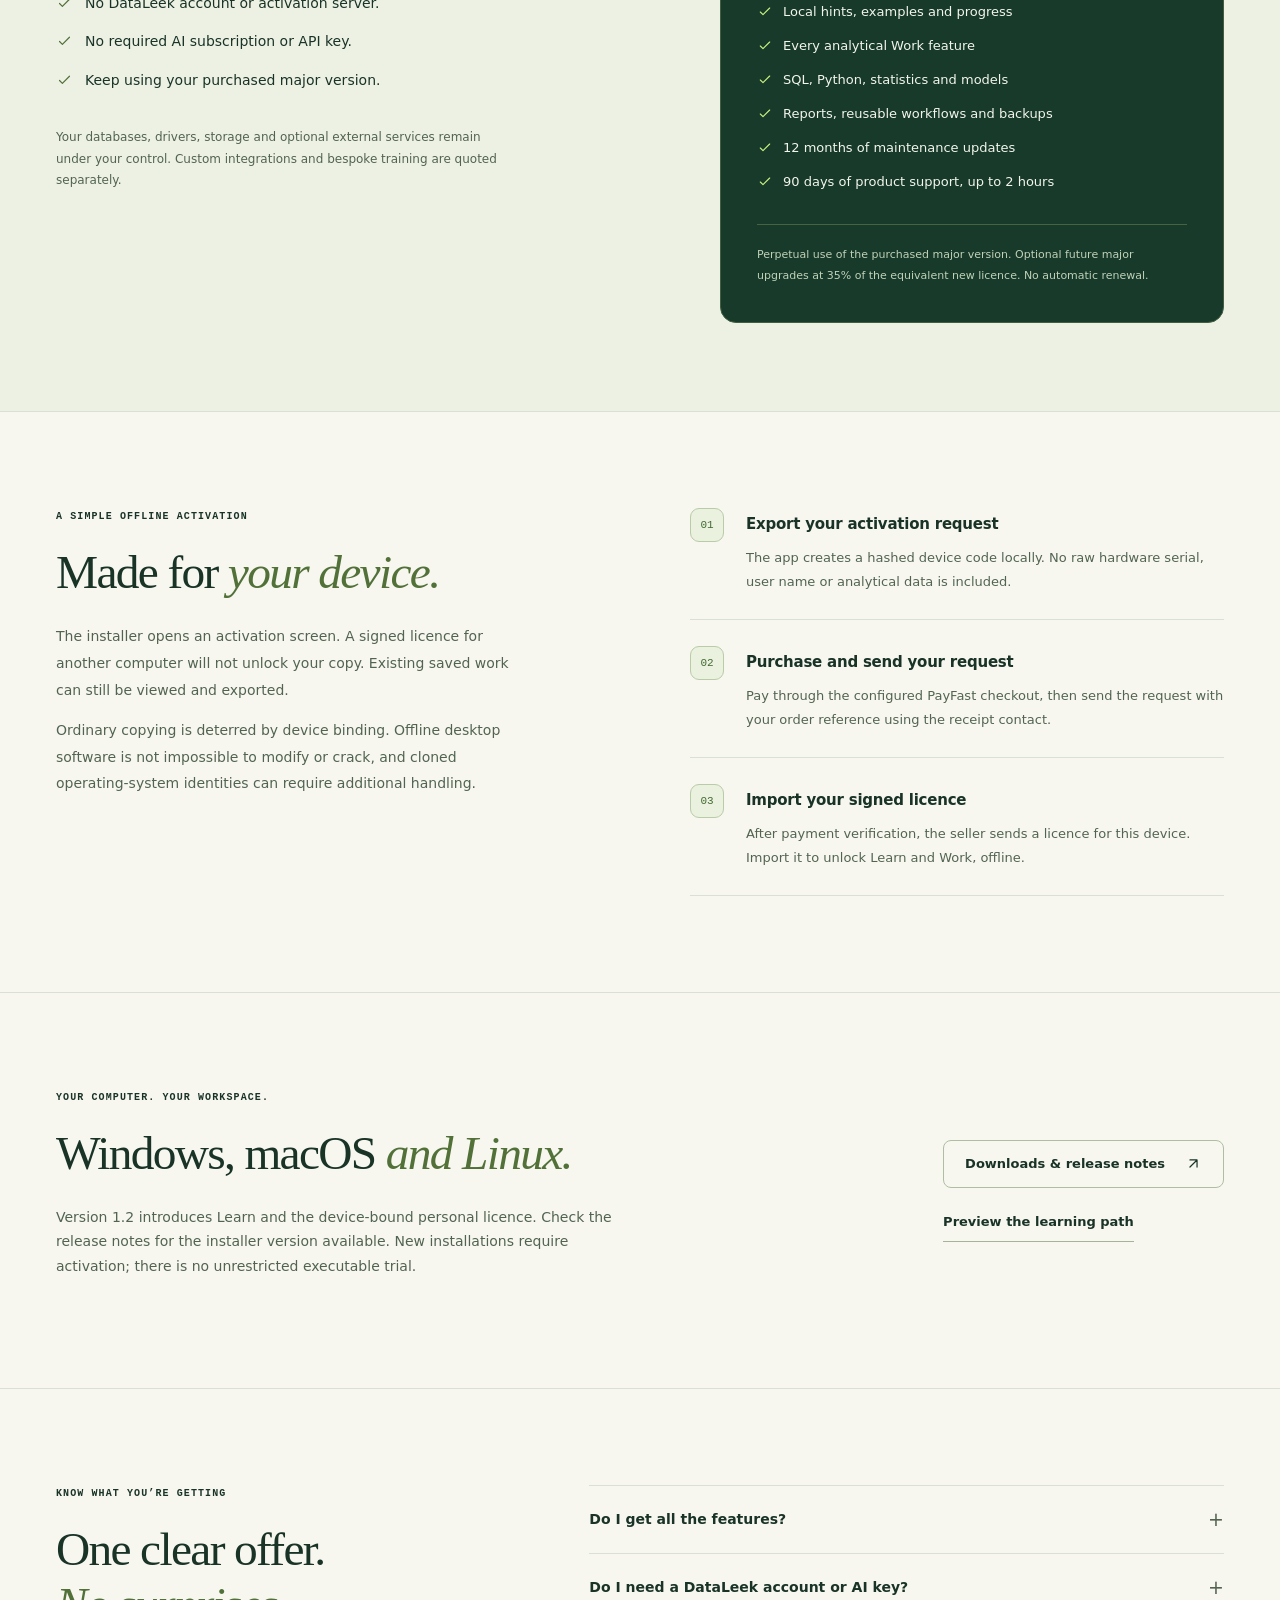
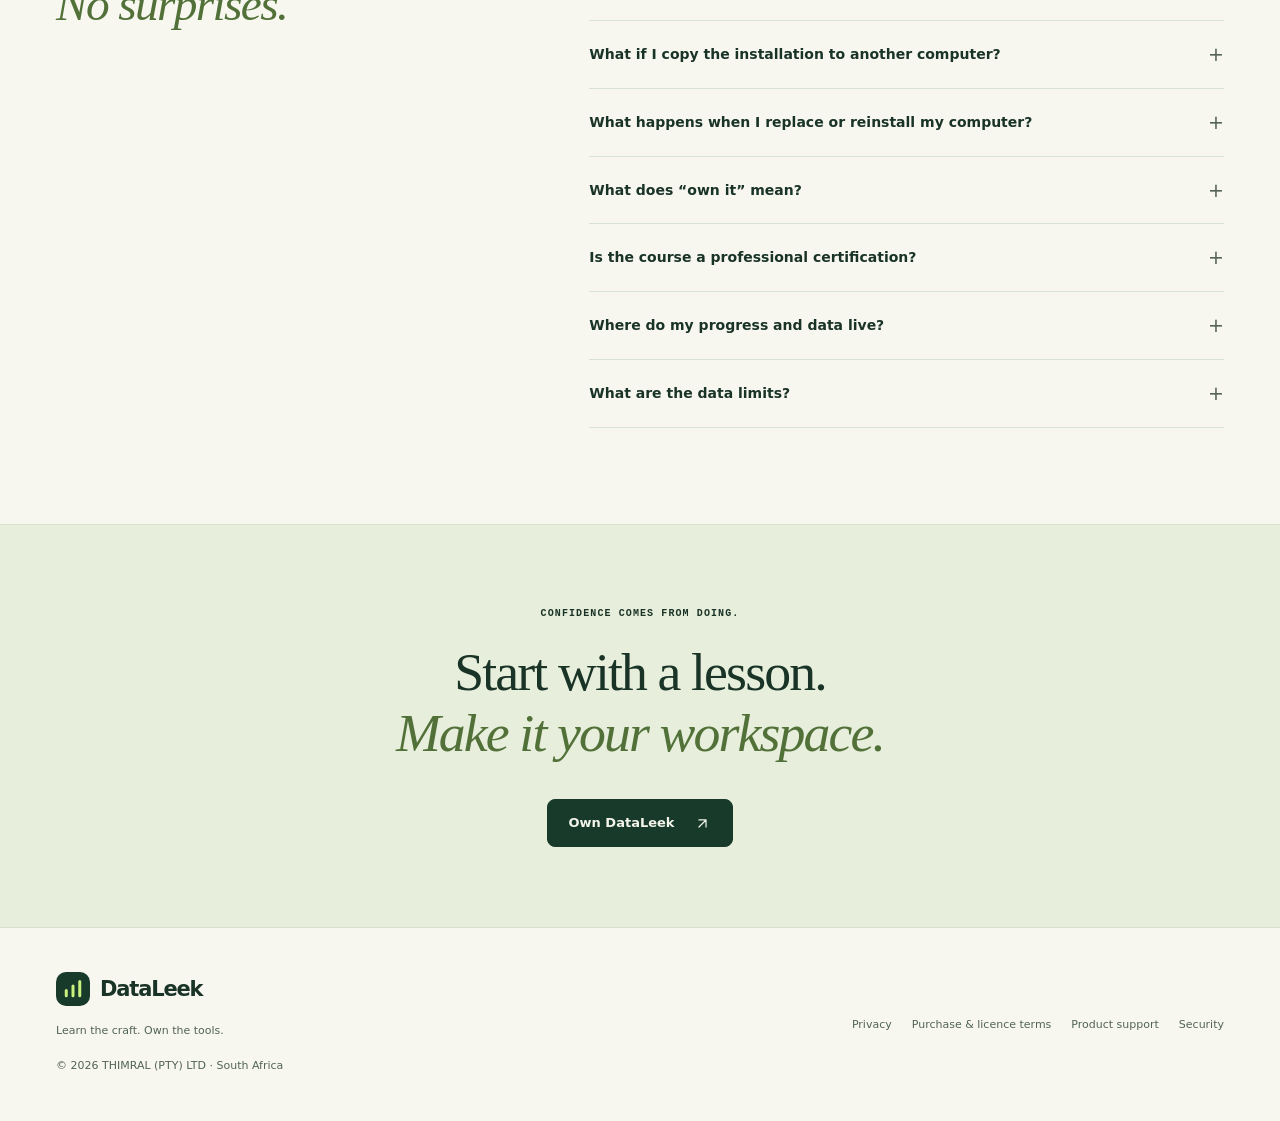
==== commit 1838998c: "Present DataLeek Personal with a refined static purchase site Replace multi-user packages with one o" ====
--- a/site/index.html
+++ b/site/index.html
@@ -1,185 +1,175 @@
 <!doctype html>
 <html lang="en">
 <head>
-  <meta charset="utf-8">
-  <meta name="viewport" content="width=device-width, initial-scale=1">
-  <title>DataLeek · desktop workspace for data analysts</title>
-  <meta name="description" content="Gather, clean, analyse, chart and model data in a chat-style desktop app. Runs on your computer. Free download for Windows, macOS and Linux.">
-  <link rel="icon" href="icon.svg" type="image/svg+xml">
-  <style>
-    :root {
-      --bg: #121510; --surface: #181c15; --elevated: #20261c; --border: #2d3528; --text: #ebeee4; --muted: #a4ad9b; --faint: #737c6b;
-      --accent: #c5f277; --accent-text: #162210; --soft: #1f2b19; --cyan: #63d8dd; --iris: #b4a3ff; --coral: #ffb19a;
-      --serif: "Iowan Old Style", "Palatino Linotype", Palatino, Charter, Georgia, serif;
-      --sans: Inter, system-ui, -apple-system, "Segoe UI", Roboto, sans-serif; --mono: ui-monospace, "SF Mono", Menlo, Consolas, monospace;
-      color-scheme: dark;
-    }
-    @media (prefers-color-scheme: light) {
-      :root:not([data-theme="dark"]) { --bg: #f5f2e9; --surface: #fbf9f3; --elevated: #ffffff; --border: #ddd6c6; --text: #1b2018; --muted: #545c4d; --faint: #868d7e;
-        --accent: #2f6b3a; --accent-text: #ffffff; --soft: #e2ebd6; --cyan: #077e86; --iris: #7560b9; --coral: #be6045; color-scheme: light; }
-    }
-    * { box-sizing: border-box; }
-    body { margin: 0; background: var(--bg); color: var(--text); font: 16px/1.6 var(--sans); -webkit-font-smoothing: antialiased; }
-    a { color: var(--accent); }
-    .wrap { max-width: 1120px; margin: 0 auto; padding: 0 16px; }
-    nav { display: flex; align-items: center; gap: 12px; padding: 18px 0; }
-    .mark { width: 32px; height: 32px; border-radius: 9px; background: var(--accent); color: var(--accent-text); display: grid; place-items: center; flex: 0 0 32px; }
-    .mark svg { width: 19px; height: 19px; }
-    .brand { font: 700 21px/1 var(--serif); }
-    nav .links { margin-left: auto; display: flex; gap: 18px; font-size: 14px; }
-    nav .links a { color: var(--muted); text-decoration: none; }
-    nav .links a:hover { color: var(--text); }
-    header.hero { padding: 56px 0 28px; text-align: center; }
-    .kicker { font: 600 12px/1 var(--mono); letter-spacing: .08em; text-transform: uppercase; color: var(--accent); }
-    h1 { font: 500 clamp(34px, 6vw, 60px)/1.05 var(--serif); letter-spacing: -.02em; margin: 16px auto 16px; max-width: 16ch; }
-    .lede { color: var(--muted); font-size: clamp(16px, 2vw, 19px); max-width: 60ch; margin: 0 auto 28px; }
-    .cta { display: flex; flex-wrap: wrap; gap: 10px; justify-content: center; }
-    .btn { display: inline-flex; align-items: center; gap: 10px; padding: 13px 20px; border-radius: 12px; border: 1px solid var(--border); background: var(--surface);
-      color: var(--text); font-weight: 600; text-decoration: none; transition: transform .1s, filter .1s; }
-    .btn:hover { transform: translateY(-1px); }
-    .btn.primary { background: var(--accent); border-color: var(--accent); color: var(--accent-text); }
-    .btn small { font-weight: 500; opacity: .75; }
-    .btn svg { width: 18px; height: 18px; }
-    .meta { color: var(--faint); font-size: 13px; margin-top: 14px; }
-    .shot { margin: 44px auto 0; border-radius: 16px; border: 1px solid var(--border); overflow: hidden; box-shadow: 0 30px 80px #0007; max-width: 1100px; }
-    .shot img { display: block; width: 100%; height: auto; }
-    section { padding: 64px 0 8px; }
-    h2 { font: 500 clamp(26px, 3.4vw, 36px)/1.15 var(--serif); margin: 0 0 8px; }
-    .sub { color: var(--muted); margin: 0 0 26px; max-width: 64ch; }
-    .grid { display: grid; grid-template-columns: repeat(auto-fit, minmax(240px, 1fr)); gap: 14px; }
-    .card { background: var(--surface); border: 1px solid var(--border); border-radius: 16px; padding: 20px; }
-    .card h3 { margin: 10px 0 6px; font-size: 17px; }
-    .card p { margin: 0; color: var(--muted); font-size: 15px; }
-    .card .ic { width: 36px; height: 36px; border-radius: 10px; display: grid; place-items: center; background: var(--soft); color: var(--accent); }
-    .card .ic svg { width: 20px; height: 20px; }
-    .card ul { margin: 8px 0 0; padding-left: 18px; color: var(--muted); font-size: 14px; }
-    .say { font-family: var(--mono); font-size: 13px; background: var(--elevated); border: 1px solid var(--border); border-radius: 999px; padding: 4px 12px; display: inline-block; margin: 3px 2px; color: var(--text); }
-    .downloads { display: grid; grid-template-columns: repeat(auto-fit, minmax(260px, 1fr)); gap: 14px; }
-    .dl { background: var(--surface); border: 1px solid var(--border); border-radius: 16px; padding: 22px; display: flex; flex-direction: column; gap: 10px; }
-    .dl.here { border-color: var(--accent); }
-    .dl h3 { margin: 0; display: flex; align-items: center; gap: 10px; }
-    .dl p, .dl li { color: var(--muted); font-size: 14px; margin: 0; }
-    .dl ol { margin: 0; padding-left: 18px; display: grid; gap: 4px; }
-    .dl .btn { justify-content: center; margin-top: auto; }
-    .tag { font: 600 11px/1 var(--mono); color: var(--accent-text); background: var(--accent); padding: 4px 7px; border-radius: 6px; }
-    .themes { display: flex; flex-wrap: wrap; gap: 10px; }
-    .sw { display: flex; align-items: center; gap: 8px; border: 1px solid var(--border); border-radius: 999px; padding: 6px 12px 6px 6px; background: var(--surface); font-size: 14px; }
-    .sw i { width: 22px; height: 22px; border-radius: 50%; display: block; border: 1px solid #fff2; }
-    details { background: var(--surface); border: 1px solid var(--border); border-radius: 14px; padding: 14px 18px; margin-bottom: 10px; }
-    summary { cursor: pointer; font-weight: 600; }
-    details p { color: var(--muted); margin: 10px 0 0; }
-    footer { color: var(--faint); font-size: 13px; padding: 60px 0 40px; text-align: center; }
-    @media (max-width: 640px) { nav .links { display: none; } header.hero { padding-top: 28px; } }
-  </style>
+  <meta charset="utf-8"><meta name="viewport" content="width=device-width, initial-scale=1">
+  <meta name="description" content="Learn data analytics in the workspace you will use for real work. Eight guided projects, SQL, Python, statistics, models and reports. One personal licence, one device, one purchase.">
+  <meta name="theme-color" content="#173a2a"><title>DataLeek — Learn the craft. Own the tools.</title>
+  <link rel="icon" href="icon.svg" type="image/svg+xml"><link rel="stylesheet" href="site.css">
+  <script src="commerce-config.js" defer></script><script src="site.js" defer></script>
 </head>
 <body>
-  <div class="wrap">
-    <nav>
-      <div class="mark" aria-hidden="true"><svg viewBox="0 0 32 32" fill="none"><path d="M8 25V17M16 25V11M24 25V5" stroke="currentColor" stroke-width="4" stroke-linecap="square"/></svg></div>
-      <span class="brand">DataLeek</span>
-      <div class="links"><a href="#features">Features</a><a href="#download">Download</a><a href="#faq">FAQ</a><a href="https://github.com/Thimral/DataLeek-releases/releases">Release notes</a></div>
-    </nav>
+<svg class="icon-library" xmlns="http://www.w3.org/2000/svg" aria-hidden="true">
+  <symbol id="i-book" viewBox="0 0 24 24"><path d="M12 6v15M3 4h4a7 7 0 0 1 5 2 7 7 0 0 1 5-2h4v15h-4a7 7 0 0 0-5 2 7 7 0 0 0-5-2H3Z"/></symbol>
+  <symbol id="i-table" viewBox="0 0 24 24"><rect x="3" y="4" width="18" height="16" rx="2"/><path d="M3 10h18M3 15h18M9 4v16"/></symbol>
+  <symbol id="i-clean" viewBox="0 0 24 24"><path d="m7 21-4-4 10-10 7 7-7 7Z"/><path d="M7 21h14"/></symbol>
+  <symbol id="i-chart" viewBox="0 0 24 24"><path d="M3 3v18h18M8 17v-6M13 17V7M18 17v-4"/></symbol>
+  <symbol id="i-database" viewBox="0 0 24 24"><ellipse cx="12" cy="5" rx="8" ry="3"/><path d="M4 5v14c0 1.7 3.6 3 8 3s8-1.3 8-3V5M4 12c0 1.7 3.6 3 8 3s8-1.3 8-3"/></symbol>
+  <symbol id="i-code" viewBox="0 0 24 24"><path d="m8 8-5 4 5 4M16 8l5 4-5 4M14 4l-4 16"/></symbol>
+  <symbol id="i-calculator" viewBox="0 0 24 24"><rect x="5" y="3" width="14" height="18" rx="2"/><path d="M8 7h8M8 12h.01M12 12h.01M16 12h.01M8 16h.01M12 16h.01M16 16h.01"/></symbol>
+  <symbol id="i-model" viewBox="0 0 24 24"><circle cx="5" cy="6" r="2"/><circle cx="5" cy="18" r="2"/><circle cx="19" cy="12" r="2"/><path d="M7 6.5 17 11.5M7 17.5 17 12.5"/></symbol>
+  <symbol id="i-report" viewBox="0 0 24 24"><path d="M14 3H6a2 2 0 0 0-2 2v14a2 2 0 0 0 2 2h12a2 2 0 0 0 2-2V9Z"/><path d="M14 3v6h6M8 13h8M8 17h5"/></symbol>
+  <symbol id="i-check" viewBox="0 0 24 24"><path d="m5 12 4 4L19 6"/></symbol>
+  <symbol id="i-arrow" viewBox="0 0 24 24"><path d="M4 12h16m-6-6 6 6-6 6"/></symbol>
+  <symbol id="i-down" viewBox="0 0 24 24"><path d="M12 4v16m-6-6 6 6 6-6"/></symbol>
+  <symbol id="i-external" viewBox="0 0 24 24"><path d="M7 17 17 7M7 7h10v10"/></symbol>
+  <symbol id="i-clock" viewBox="0 0 24 24"><circle cx="12" cy="12" r="9"/><path d="M12 7v5l3 2"/></symbol>
+  <symbol id="i-monitor" viewBox="0 0 24 24"><rect x="3" y="4" width="18" height="13" rx="2"/><path d="M8 21h8M12 17v4"/></symbol>
+  <symbol id="i-shield" viewBox="0 0 24 24"><path d="M12 3 4 6v6c0 5 3.5 8 8 9 4.5-1 8-4 8-9V6Z"/><path d="m8 12 3 3 5-6"/></symbol>
+  <symbol id="i-menu" viewBox="0 0 24 24"><path d="M4 6h16M4 12h16M4 18h16"/></symbol>
+  <symbol id="i-close" viewBox="0 0 24 24"><path d="m6 6 12 12M6 18 18 6"/></symbol>
+  <symbol id="i-workflow" viewBox="0 0 24 24"><rect x="3" y="3" width="6" height="6" rx="1.5"/><rect x="15" y="15" width="6" height="6" rx="1.5"/><path d="M9 6h6a3 3 0 0 1 3 3v6M15 12l3 3 3-3M6 9v12"/></symbol>
+</svg>
 
-    <header class="hero">
-      <div class="kicker">Free desktop app · Windows · macOS · Linux</div>
-      <h1>Ask your data. Get charts, tests and models.</h1>
-      <p class="lede">DataLeek is a chat-style workspace for data analysts. Bring data in, ask in plain English or pick from 57 tools, and turn the answers into a report. Everything runs on your computer.</p>
-      <div class="cta">
-        <a class="btn primary" id="primary" href="#download"><svg viewBox="0 0 24 24" fill="none" stroke="currentColor" stroke-width="2" stroke-linecap="round" stroke-linejoin="round"><path d="M12 4v12M7 11l5 5 5-5M4 20h16"/></svg><span id="primary-label">Download DataLeek</span></a>
-        <a class="btn" href="#download">All downloads</a>
-      </div>
-      <div class="meta" id="version">Latest version from GitHub Releases</div>
-      <div class="shot"><picture><source srcset="screenshot-light.png" media="(prefers-color-scheme: light)"><img src="screenshot-dark.png" alt="DataLeek showing a dataset, suggested questions and a bar chart of average revenue by region, with the column list in a side panel." width="1440" height="900"></picture></div>
-    </header>
+<a class="skip" href="#main">Skip to content</a>
 
-    <section id="features">
-      <h2>From raw file to finished report</h2>
-      <p class="sub">Type what you want to know, or open the tool picker. Each answer arrives as tables, charts and plain-language interpretation you can pin to a report.</p>
-      <p><span class="say">average revenue by region</span><span class="say">revenue vs marketing spend</span><span class="say">compare tenure by churned</span><span class="say">fill missing satisfaction with median</span><span class="say">predict churned</span><span class="say">forecast demand 30 days</span></p>
-      <div class="grid" style="margin-top:22px">
-        <div class="card"><div class="ic"><svg viewBox="0 0 24 24" fill="none" stroke="currentColor" stroke-width="1.8" stroke-linecap="round" stroke-linejoin="round"><path d="M12 16V4M7 9l5-5 5 5"/><path d="M4 16v3a2 2 0 0 0 2 2h12a2 2 0 0 0 2-2v-3"/></svg></div><h3>Gather</h3><p>Drop in CSV, Excel (every sheet), JSON, Parquet, SQLite, PDF and HTML tables. Paste from a spreadsheet, fetch a URL, JSON API or Google Sheet, or generate test data.</p></div>
-        <div class="card"><div class="ic"><svg viewBox="0 0 24 24" fill="none" stroke="currentColor" stroke-width="1.8" stroke-linecap="round" stroke-linejoin="round"><path d="m7 21-4-4 10-10 7 7-7 7Z"/><path d="M7 21h14"/></svg></div><h3>Clean &amp; transform</h3><p>Fill or drop gaps, dedupe, filter, convert types, formulas, bins, pivots, joins, outliers and masking. Every change is a version you can undo.</p></div>
-        <div class="card"><div class="ic"><svg viewBox="0 0 24 24" fill="none" stroke="currentColor" stroke-width="1.8" stroke-linecap="round" stroke-linejoin="round"><path d="M3 3v18h18"/><path d="M8 17V11M13 17V7M18 17v-4"/></svg></div><h3>Visualize</h3><p>31 interactive chart types, trends over time, scatter matrices and heatmaps, styled to your theme and exportable as PNG or SVG.</p></div>
-        <div class="card"><div class="ic"><svg viewBox="0 0 24 24" fill="none" stroke="currentColor" stroke-width="1.8" stroke-linecap="round" stroke-linejoin="round"><path d="M9 3h6M10 3v6L4.5 18.5A2 2 0 0 0 6.2 21h11.6a2 2 0 0 0 1.7-2.5L14 9V3"/></svg></div><h3>Infer</h3><p>Group comparisons that pick the right test, 15 hypothesis tests, correlations, confidence intervals, regression with readable coefficients, and A/B tests.</p></div>
-        <div class="card"><div class="ic"><svg viewBox="0 0 24 24" fill="none" stroke="currentColor" stroke-width="1.8" stroke-linecap="round" stroke-linejoin="round"><circle cx="5" cy="6" r="2"/><circle cx="5" cy="18" r="2"/><circle cx="19" cy="12" r="2"/><path d="M7 6.5 17 11.5M7 17.5l10-5"/></svg></div><h3>Model</h3><p>Train and compare predictive models with honest hold-out scores and feature importance. Segment, detect anomalies and forecast, then score new data.</p></div>
-        <div class="card"><div class="ic"><svg viewBox="0 0 24 24" fill="none" stroke="currentColor" stroke-width="1.8" stroke-linecap="round" stroke-linejoin="round"><path d="M14 3H6a2 2 0 0 0-2 2v14a2 2 0 0 0 2 2h12a2 2 0 0 0 2-2V9Z"/><path d="M14 3v6h6M8 13h8M8 17h5"/></svg></div><h3>Report</h3><p>Pin results, add notes and export to HTML with interactive charts, PDF, Word or Markdown. Export data to CSV, Excel, Parquet or JSON.</p></div>
-      </div>
-    </section>
+<header class="header">
+<div class="container nav">
+  <a class="brand" href="./" aria-label="DataLeek home"><span class="brand-mark" aria-hidden="true"><svg viewBox="0 0 32 32" fill="none"><path d="M7 25V18M16 25V12M25 25V6" stroke="currentColor" stroke-width="4" stroke-linecap="round"/></svg></span>DataLeek</a>
+  <button class="menu-toggle" aria-expanded="false" aria-controls="nav-links">Menu <svg class="ui-icon" viewBox="0 0 24 24" aria-hidden="true"><use href="#i-menu"/></svg></button>
+  <nav id="nav-links" aria-label="Main navigation"><a href="#learn">Learn</a><a href="#work">Work</a><a href="#pricing">Your licence</a><a href="#faq">Questions</a></nav>
+  <a class="button small nav-cta" href="#pricing">Make it yours <svg class="ui-icon" viewBox="0 0 24 24" aria-hidden="true"><use href="#i-external"/></svg></a>
+</div>
+</header>
 
-    <section>
-      <h2>Private by default, AI if you want it</h2>
-      <p class="sub">No account, no telemetry, and no internet needed to analyse. Want AI help? Run a free local model with Ollama (no account, no key), or connect Claude, ChatGPT, Grok, DeepSeek or Gemini with your own key. The assistant plans multi-step analyses and explains the results. It sees column summaries, not your rows, and every calculation still runs locally.</p>
-      <h2 style="font-size:24px;margin-top:30px">Pick a look</h2>
-      <p class="sub">Eight themes built on the DataLeek palette, plus one that follows your system.</p>
-      <div class="themes">
-        <span class="sw"><i style="background:linear-gradient(135deg,#121510 50%,#c5f277 50%)"></i>Leek</span>
-        <span class="sw"><i style="background:linear-gradient(135deg,#f5f2e9 50%,#2f6b3a 50%)"></i>Daylight</span>
-        <span class="sw"><i style="background:linear-gradient(135deg,#212121 50%,#c5f277 50%)"></i>Graphite</span>
-        <span class="sw"><i style="background:linear-gradient(135deg,#ffffff 50%,#2f6b3a 50%)"></i>Paper</span>
-        <span class="sw"><i style="background:linear-gradient(135deg,#0f1618 50%,#63d8dd 50%)"></i>Lagoon</span>
-        <span class="sw"><i style="background:linear-gradient(135deg,#14121b 50%,#b4a3ff 50%)"></i>Iris</span>
-        <span class="sw"><i style="background:linear-gradient(135deg,#f7f1ea 50%,#b5573b 50%)"></i>Coral</span>
-        <span class="sw"><i style="background:linear-gradient(135deg,#000 50%,#d9ff8a 50%)"></i>High contrast</span>
-      </div>
-    </section>
+<main id="main">
 
-    <section id="download">
-      <h2>Download</h2>
-      <p class="sub">DataLeek checks for new versions once a day and offers to install them. You can also come back here any time.</p>
-      <div class="downloads">
-        <div class="dl" data-os="windows">
-          <h3>Windows <span class="tag here-tag" hidden>Your system</span></h3>
-          <p>Windows 10 or 11, 64-bit. Installs for your user account, no administrator rights needed.</p>
-          <ol><li>Run <b>DataLeek-Windows-Setup.exe</b>.</li><li>If SmartScreen appears, choose <b>More info → Run anyway</b>.</li></ol>
-          <a class="btn primary" href="https://github.com/Thimral/DataLeek-releases/releases/latest/download/DataLeek-Windows-Setup.exe">Download for Windows</a>
-        </div>
-        <div class="dl" data-os="macos">
-          <h3>macOS <span class="tag here-tag" hidden>Your system</span></h3>
-          <p>macOS 11 or later. Apple silicon (M1 and newer) by default; an Intel version is linked below.</p>
-          <ol><li>Unzip and drag <b>DataLeek.app</b> to Applications.</li><li>Open it once. When macOS says it can't be checked, go to <b>System Settings → Privacy &amp; Security</b> and click <b>Open Anyway</b>.</li></ol>
-          <a class="btn primary" href="https://github.com/Thimral/DataLeek-releases/releases/latest/download/DataLeek-macOS.zip">Download for macOS</a>
-          <p class="meta" style="margin:0">Intel Mac? <a href="https://github.com/Thimral/DataLeek-releases/releases/latest/download/DataLeek-macOS-Intel.zip">Download the Intel version</a> · IT teams: <a href="https://github.com/Thimral/DataLeek-releases/releases/latest/download/DataLeek-macOS.pkg">.pkg installer</a></p>
-        </div>
-        <div class="dl" data-os="linux">
-          <h3>Linux <span class="tag here-tag" hidden>Your system</span></h3>
-          <p>64-bit, glibc 2.35 or newer (Ubuntu 22.04+, Fedora 36+, Debian 12+). Opens in your browser.</p>
-          <ol><li>Extract the archive.</li><li>Run <code>DataLeek/install.sh</code> to add it to your app menu.</li></ol>
-          <a class="btn primary" href="https://github.com/Thimral/DataLeek-releases/releases/latest/download/DataLeek-Linux.tar.gz">Download for Linux</a>
-          <p class="meta" style="margin:0">Ubuntu or Debian? <a href="https://github.com/Thimral/DataLeek-releases/releases/latest/download/DataLeek-Linux.deb">Get the .deb package</a> and install it with <code>sudo apt install ./DataLeek-Linux.deb</code></p>
-        </div>
-      </div>
-      <p class="meta">Checksums: <a href="https://github.com/Thimral/DataLeek-releases/releases/latest/download/SHA256SUMS.txt">SHA256SUMS.txt</a> · <a href="https://github.com/Thimral/DataLeek-releases/releases">All releases and release notes</a></p>
-    </section>
+<section class="hero container">
+<div class="hero-copy">
+  <p class="eyebrow"><span class="status-dot" aria-hidden="true"></span> YOUR PERSONAL ANALYTICS WORKSPACE</p>
+  <h1>Learn the craft.<br><em>Own the tools.</em></h1>
+  <p class="lead">Build confidence with data, then bring your own. Guided practice and real analytical work, together on your computer.</p>
+  <div class="hero-actions"><a class="button primary" href="#pricing">Own DataLeek <svg class="ui-icon" viewBox="0 0 24 24" aria-hidden="true"><use href="#i-external"/></svg></a><a class="text-link" href="#learn">Explore the learning path <svg class="ui-icon" viewBox="0 0 24 24" aria-hidden="true"><use href="#i-down"/></svg></a></div>
+  <p class="micro">One person. One device. Every analytical feature.<br>No DataLeek account. No required AI key. No subscription.</p>
+</div><div class="hero-visual">
+  <div class="visual-label"><span>01 / YOUR LEARNING PATH</span><span>FROM PRACTICE TO REAL WORK</span></div>
+  <div class="product-window"><div class="window-chrome"><span class="window-dots" aria-hidden="true"><i></i><i></i><i></i></span><span>DataLeek · Learn</span><svg class="ui-icon" viewBox="0 0 24 24" aria-hidden="true"><use href="#i-external"/></svg></div><img src="screenshot-learn.png" alt="DataLeek Learn mode with eight practical analytics projects and local progress" width="1440" height="900" fetchpriority="high"></div>
+  <div class="visual-note"><span class="note-mark" aria-hidden="true"><svg class="ui-icon" viewBox="0 0 24 24" aria-hidden="true"><use href="#i-book"/></svg></span><div><strong>Learn with the tools you keep.</strong><p>Your next dataset can be your own.</p></div></div>
+</div>
+</section>
 
-    <section id="faq">
-      <h2>Questions</h2>
-      <details><summary>Where is my data stored?</summary><p>In a single local database in your user folder (Windows: %APPDATA%\DataLeek, macOS: ~/Library/Application Support/DataLeek, Linux: ~/.local/share/dataleek). Copy that folder to back up or move your work. Settings → Data &amp; privacy opens it.</p></details>
-      <details><summary>Does it need the internet?</summary><p>No. The internet is only used when you import from a web address, Kaggle, Hugging Face or OpenML, query a database you set up, check for updates, or use a cloud AI provider.</p></details>
-      <details><summary>Can my company deploy it?</summary><p>Yes. It installs per user without administrator rights or machine-wide, connects read-only to PostgreSQL, MySQL, SQL Server and ODBC sources, keeps passwords in the system keychain, makes daily backups and keeps a local audit log. IT can manage features and settings with a policy file and host updates internally. Ask for the IT guide.</p></details>
-      <details><summary>How do updates work?</summary><p>Once a day DataLeek asks GitHub for the latest release. If there is one, it shows the release notes and downloads the installer for your system, verifying its checksum. On Windows it can install and restart for you; on macOS and Linux it opens the download.</p></details>
-      <details><summary>Why does my computer warn me the first time?</summary><p>Windows and macOS warn about apps that aren't signed with a paid developer certificate. The steps under each download let you open it anyway; the checksums file lets you verify the download.</p></details>
-      <details><summary>How big can my files be?</summary><p>Up to 50 MB per file, 100,000 rows and 200 columns per table. Model training samples up to 5,000 rows so it stays responsive.</p></details>
-    </section>
+<div class="principles"><div class="container principles-inner"><span>8 PRACTICAL PROJECTS</span><span>24 RESULT CHECKS</span><span>LOCAL PROGRESS</span><span>SQL + PYTHON</span><span>PERPETUAL PERSONAL LICENCE</span></div></div>
 
-    <footer>© 2026 THIMRAL (PTY) LTD. All rights reserved. · <a href="https://github.com/Thimral/DataLeek-releases/issues">Report a problem</a> · <a href="https://github.com/Thimral/DataLeek-releases/blob/main/SECURITY.md">Security</a> · <a href="privacy.html">Privacy</a></footer>
-  </div>
-  <script>
-    (function () {
-      var ua = navigator.userAgent, os = /Windows/i.test(ua) ? "windows" : /Mac/i.test(ua) ? "macos" : /Linux|X11/i.test(ua) && !/Android/i.test(ua) ? "linux" : null;
-      var names = { windows: "Windows", macos: "macOS", linux: "Linux" };
-      if (os) {
-        var card = document.querySelector('.dl[data-os="' + os + '"]');
-        card.classList.add("here"); card.querySelector(".here-tag").hidden = false;
-        var link = card.querySelector("a.btn");
-        document.getElementById("primary").href = link.href;
-        document.getElementById("primary-label").textContent = "Download for " + names[os];
-      }
-      fetch("https://api.github.com/repos/Thimral/DataLeek-releases/releases/latest").then(function (r) { return r.ok ? r.json() : null; }).then(function (release) {
-        if (!release || !release.tag_name) { document.getElementById("version").textContent = "The first version is on its way. Check back soon."; return; }
-        var date = release.published_at ? new Date(release.published_at).toLocaleDateString(undefined, { year: "numeric", month: "long", day: "numeric" }) : "";
-        document.getElementById("version").textContent = "Version " + release.tag_name.replace(/^v/, "") + (date ? " · released " + date : "");
-      }).catch(function () {});
-    })();
-  </script>
-</body>
-</html>
+<section id="learn" class="section container">
+
+  <div class="section-heading"><p class="eyebrow">A LEARNING PATH THAT LEADS SOMEWHERE</p><h2>From your first table<br>to <em>your own process.</em></h2><p>Work through real calculations, get local feedback, and use hints when you need them. Every project is available; move at your pace.</p></div>
+  <div class="course-grid">
+<article class="course-card">
+<div class="course-card-top"><span class="course-icon"><svg class="ui-icon" viewBox="0 0 24 24" aria-hidden="true"><use href="#i-table"/></svg></span><span class="course-number">01</span></div><p class="eyebrow">Start here</p><h3>Understand a dataset</h3><p>Describe what a table represents before calculating anything.</p><details><summary>What you’ll practice</summary><ul><li>Count the observations</li><li>Recognize an identifier</li><li>Find the unknown values</li></ul></details><span class="course-time"><svg class="ui-icon" viewBox="0 0 24 24" aria-hidden="true"><use href="#i-clock"/></svg>~15 minutes</span>
+</article>
+
+<article class="course-card">
+<div class="course-card-top"><span class="course-icon"><svg class="ui-icon" viewBox="0 0 24 24" aria-hidden="true"><use href="#i-clean"/></svg></span><span class="course-number">02</span></div><p class="eyebrow">Foundation</p><h3>Clean messy sales data</h3><p>Produce a clean table without silently changing the meaning of the data.</p><details><summary>What you’ll practice</summary><ul><li>Measure the duplicate problem</li><li>Remove the repeated order</li><li>Fill the unknown revenue</li></ul></details><span class="course-time"><svg class="ui-icon" viewBox="0 0 24 24" aria-hidden="true"><use href="#i-clock"/></svg>~20 minutes</span>
+</article>
+
+<article class="course-card">
+<div class="course-card-top"><span class="course-icon"><svg class="ui-icon" viewBox="0 0 24 24" aria-hidden="true"><use href="#i-chart"/></svg></span><span class="course-number">03</span></div><p class="eyebrow">Foundation</p><h3>Explore and visualize</h3><p>Compare regional sales using the correct unit and aggregation.</p><details><summary>What you’ll practice</summary><ul><li>Calculate average order revenue</li><li>Compare regional totals</li><li>Build a regional revenue chart</li></ul></details><span class="course-time"><svg class="ui-icon" viewBox="0 0 24 24" aria-hidden="true"><use href="#i-clock"/></svg>~20 minutes</span>
+</article>
+
+<article class="course-card">
+<div class="course-card-top"><span class="course-icon"><svg class="ui-icon" viewBox="0 0 24 24" aria-hidden="true"><use href="#i-database"/></svg></span><span class="course-number">04</span></div><p class="eyebrow">Build confidence</p><h3>Answer questions with SQL</h3><p>Write queries and check their actual returned tables.</p><details><summary>What you’ll practice</summary><ul><li>Calculate total revenue</li><li>Summarize each region</li><li>Filter the grouped result</li></ul></details><span class="course-time"><svg class="ui-icon" viewBox="0 0 24 24" aria-hidden="true"><use href="#i-clock"/></svg>~25 minutes</span>
+</article>
+
+<article class="course-card">
+<div class="course-card-top"><span class="course-icon"><svg class="ui-icon" viewBox="0 0 24 24" aria-hidden="true"><use href="#i-code"/></svg></span><span class="course-number">05</span></div><p class="eyebrow">Build confidence</p><h3>Repeat the analysis in Python</h3><p>Use pandas to produce inspectable analytical results.</p><details><summary>What you’ll practice</summary><ul><li>Create gross profit</li><li>Group with pandas</li><li>Select large orders</li></ul></details><span class="course-time"><svg class="ui-icon" viewBox="0 0 24 24" aria-hidden="true"><use href="#i-clock"/></svg>~25 minutes</span>
+</article>
+
+<article class="course-card">
+<div class="course-card-top"><span class="course-icon"><svg class="ui-icon" viewBox="0 0 24 24" aria-hidden="true"><use href="#i-calculator"/></svg></span><span class="course-number">06</span></div><p class="eyebrow">Apply judgment</p><h3>Interpret statistics responsibly</h3><p>State what a calculation supports and what it cannot establish.</p><details><summary>What you’ll practice</summary><ul><li>Choose a robust summary</li><li>Calculate that summary</li><li>Write a defensible conclusion</li></ul></details><span class="course-time"><svg class="ui-icon" viewBox="0 0 24 24" aria-hidden="true"><use href="#i-clock"/></svg>~15 minutes</span>
+</article>
+
+<article class="course-card">
+<div class="course-card-top"><span class="course-icon"><svg class="ui-icon" viewBox="0 0 24 24" aria-hidden="true"><use href="#i-model"/></svg></span><span class="course-number">07</span></div><p class="eyebrow">Apply judgment</p><h3>Build and evaluate a prediction model</h3><p>Train a small model while keeping evaluation separate from fitting.</p><details><summary>What you’ll practice</summary><ul><li>Choose the target</li><li>Train a bounded regression model</li><li>Protect the evaluation</li></ul></details><span class="course-time"><svg class="ui-icon" viewBox="0 0 24 24" aria-hidden="true"><use href="#i-clock"/></svg>~25 minutes</span>
+</article>
+
+<article class="course-card">
+<div class="course-card-top"><span class="course-icon"><svg class="ui-icon" viewBox="0 0 24 24" aria-hidden="true"><use href="#i-report"/></svg></span><span class="course-number">08</span></div><p class="eyebrow">Put it together</p><h3>Deliver a report and repeat the process</h3><p>Save a report with its working and create a workflow for the next dataset.</p><details><summary>What you’ll practice</summary><ul><li>Keep the evidence</li><li>Build a reviewable report</li><li>Save and run a repeatable review</li></ul></details><span class="course-time"><svg class="ui-icon" viewBox="0 0 24 24" aria-hidden="true"><use href="#i-clock"/></svg>~25 minutes</span>
+</article>
+</div>
+  <p class="course-note">Included teaching data is synthetic. Checks assess specified results; they do not certify your professional competence or automatically judge the quality of every conclusion.</p>
+
+</section>
+
+<section class="workflow-section">
+<div class="container workflow-layout"><div><p class="eyebrow">UNDERSTAND THE RESULT, NOT JUST THE BUTTON</p><h2>A hint when you need it.<br><em>Your working, always.</em></h2><p>Read the idea. Try the exercise. Inspect the output. Get a hint or review a worked example, then try again.</p><p>SQL and Python checks compare results, not one exact code string. Your progress is saved locally. Reading a solution does not mark an exercise complete.</p><a class="text-link" href="#pricing">Keep your learning workspace <svg class="ui-icon" viewBox="0 0 24 24" aria-hidden="true"><use href="#i-external"/></svg></a></div>
+<div class="workflow-demo"><div class="workflow-demo-head"><span class="status-dot" aria-hidden="true"></span><strong>Your first regional sales review</strong><span class="pill">EXAMPLE PROJECT</span></div><ol class="process-list"><li><span class="step-icon">1</span><div><strong>Start with a question</strong><span>What is total revenue by region?</span></div></li><li><span class="step-icon">2</span><div><strong>Try tools, SQL or Python</strong><span>Calculate the requested result on the teaching data</span></div></li><li><span class="step-icon">3</span><div><strong>Inspect and understand</strong><span>Check the result, use hints, explain your assumptions</span></div></li><li><span class="step-icon">4</span><div><strong>Make the process your own</strong><span>Save a report and repeat the steps in Work</span></div></li></ol><div class="workflow-demo-foot"><svg class="ui-icon" viewBox="0 0 24 24" aria-hidden="true"><use href="#i-check"/></svg>Practice is part of the product. Every Work tool is included.</div></div></div>
+</section>
+
+<section id="work" class="section container">
+<div class="section-heading"><p class="eyebrow">THE SAME WORKSPACE. YOUR OWN DATA.</p><h2>Keep growing.<br><em>Keep working.</em></h2><p>Switch from Learn to Work whenever you’re ready. Your licence includes the full analytical toolkit from the start.</p></div>
+<div class="feature-grid">
+<article class="feature">
+<span class="feature-number">01 / GATHER & CLEAN</span><div class="feature-icon" aria-hidden="true"><svg class="ui-icon" viewBox="0 0 24 24" aria-hidden="true"><use href="#i-database"/></svg></div><h3>Make sense of the source.</h3><p>Import spreadsheets and data files, or connect to your own database. Profile, filter, join and transform with undoable versions.</p><span class="feature-footer">FILES · YOUR DATABASES · QUALITY CHECKS</span>
+</article>
+
+<article class="feature">
+<span class="feature-number">02 / ANALYZE & MODEL</span><div class="feature-icon" aria-hidden="true"><svg class="ui-icon" viewBox="0 0 24 24" aria-hidden="true"><use href="#i-chart"/></svg></div><h3>Choose your method.</h3><p>Use guided analytical tools, SQL or Python. Explore charts, statistics, forecasting and models. Optional AI uses your chosen provider or local model.</p><span class="feature-footer">CHARTS · STATISTICS · SQL · PYTHON</span>
+</article>
+
+<article class="feature">
+<span class="feature-number">03 / REPORT & REPEAT</span><div class="feature-icon" aria-hidden="true"><svg class="ui-icon" viewBox="0 0 24 24" aria-hidden="true"><use href="#i-report"/></svg></div><h3>Leave a useful result.</h3><p>Write a report with evidence and caveats. Save workflows, apply them to fresh inputs, and keep separate report snapshots and run history.</p><span class="feature-footer">PDF · WORD · HTML · WORKFLOWS</span>
+</article>
+</div>
+<figure class="work-preview">
+<div class="window-chrome"><span class="window-dots" aria-hidden="true"><i></i><i></i><i></i></span><span>DataLeek · Work</span><span>YOUR DATA. YOUR PROCESS.</span></div><img src="screenshot-work.png" alt="DataLeek Work mode analysing sales data with a regional chart and local analytical tools" width="1440" height="900" loading="lazy"><figcaption>From a practice question to your own analysis. The same tools, in the same workspace.</figcaption>
+</figure>
+
+</section>
+
+<section id="pricing" class="pricing-section">
+<div class="container personal-pricing">
+  <div class="price-intro"><p class="eyebrow">ONE PRODUCT. A WORKSPACE YOU KEEP.</p><h2>Your personal<br><em>DataLeek.</em></h2><p>All the learning projects. All the analytical tools. A licence for you, bound to your device.</p><ul class="ownership-list"><li><svg class="ui-icon" viewBox="0 0 24 24" aria-hidden="true"><use href="#i-check"/></svg>Your projects and progress stay local.</li><li><svg class="ui-icon" viewBox="0 0 24 24" aria-hidden="true"><use href="#i-check"/></svg>No DataLeek account or activation server.</li><li><svg class="ui-icon" viewBox="0 0 24 24" aria-hidden="true"><use href="#i-check"/></svg>No required AI subscription or API key.</li><li><svg class="ui-icon" viewBox="0 0 24 24" aria-hidden="true"><use href="#i-check"/></svg>Keep using your purchased major version.</li></ul><p class="micro">Your databases, drivers, storage and optional external services remain under your control. Custom integrations and bespoke training are quoted separately.</p></div>
+
+<article class="price-card featured">
+<p class="eyebrow">DATALEEK PERSONAL</p><h3>Learn. Work. Own it.</h3><p class="price"><span class="currency">R</span>2,995<span class="once">once-off · excluding VAT</span></p><p class="seat-line">1 person · 1 activated device</p><button class="button primary purchase" data-product="personal">Buy DataLeek <svg class="ui-icon" viewBox="0 0 24 24" aria-hidden="true"><use href="#i-external"/></svg></button><ul><li><svg class="ui-icon" viewBox="0 0 24 24" aria-hidden="true"><use href="#i-check"/></svg>8 guided projects and 24 practice checks</li><li><svg class="ui-icon" viewBox="0 0 24 24" aria-hidden="true"><use href="#i-check"/></svg>Local hints, examples and progress</li><li><svg class="ui-icon" viewBox="0 0 24 24" aria-hidden="true"><use href="#i-check"/></svg>Every analytical Work feature</li><li><svg class="ui-icon" viewBox="0 0 24 24" aria-hidden="true"><use href="#i-check"/></svg>SQL, Python, statistics and models</li><li><svg class="ui-icon" viewBox="0 0 24 24" aria-hidden="true"><use href="#i-check"/></svg>Reports, reusable workflows and backups</li><li><svg class="ui-icon" viewBox="0 0 24 24" aria-hidden="true"><use href="#i-check"/></svg>12 months of maintenance updates</li><li><svg class="ui-icon" viewBox="0 0 24 24" aria-hidden="true"><use href="#i-check"/></svg>90 days of product support, up to 2 hours</li></ul><p class="card-foot">Perpetual use of the purchased major version. Optional future major upgrades at 35% of the equivalent new licence. No automatic renewal.</p>
+</article>
+
+</div>
+</section>
+
+<section id="activation" class="section container activation-section">
+<div><p class="eyebrow">A SIMPLE OFFLINE ACTIVATION</p><h2>Made for <em>your device.</em></h2><p>The installer opens an activation screen. A signed licence for another computer will not unlock your copy. Existing saved work can still be viewed and exported.</p><p>Ordinary copying is deterred by device binding. Offline desktop software is not impossible to modify or crack, and cloned operating-system identities can require additional handling.</p></div><ol class="activation-list"><li><span>01</span><div><h3>Export your activation request</h3><p>The app creates a hashed device code locally. No raw hardware serial, user name or analytical data is included.</p></div></li><li><span>02</span><div><h3>Purchase and send your request</h3><p>Pay through the configured PayFast checkout, then send the request with your order reference using the receipt contact.</p></div></li><li><span>03</span><div><h3>Import your signed licence</h3><p>After payment verification, the seller sends a licence for this device. Import it to unlock Learn and Work, offline.</p></div></li></ol>
+</section>
+
+<section id="downloads" class="section container download-section">
+<div><p class="eyebrow">YOUR COMPUTER. YOUR WORKSPACE.</p><h2>Windows, macOS <em>and Linux.</em></h2><p>Version 1.2 introduces Learn and the device-bound personal licence. Check the release notes for the installer version available. New installations require activation; there is no unrestricted executable trial.</p></div><div class="download-links"><a class="button" href="https://github.com/Thimral/DataLeek-releases/releases/latest">Downloads & release notes <svg class="ui-icon" viewBox="0 0 24 24" aria-hidden="true"><use href="#i-external"/></svg></a><a class="text-link" href="#learn">Preview the learning path</a></div>
+</section>
+
+<section id="faq" class="section container faq-section">
+<div><p class="eyebrow">KNOW WHAT YOU’RE GETTING</p><h2>One clear offer.<br><em>No surprises.</em></h2></div><div class="faq-list">
+<details><summary>Do I get all the features?</summary><p>Yes. One personal licence includes Learn and every Work feature. Learning progress does not lock analytical tools. Advanced integrations can be enabled when you need them; there are no Company or Enterprise editions.</p></details>
+<details><summary>Do I need a DataLeek account or AI key?</summary><p>No account is needed. The course, feedback and analytical tools work without AI. If you choose optional AI, use your own provider credentials or a model endpoint you control.</p></details>
+<details><summary>What if I copy the installation to another computer?</summary><p>The new installation requires a licence matching that device. A copied licence is checked against the current computer’s independently derived code. Device binding deters ordinary sharing; it is not a guarantee against software modification or cloned OS identities.</p></details>
+<details><summary>What happens when I replace or reinstall my computer?</summary><p>An app reinstall on the same OS/device identity can reuse the signed licence. OS reinstallation, motherboard replacement or a new computer may change the device code. Export a new request and contact the seller with your receipt for a manual transfer. Stop using the previous installation; an offline system cannot remotely revoke it.</p></details>
+<details><summary>What does “own it” mean?</summary><p>You may keep using the purchased major version on your activated device. Maintenance updates are included for 12 months; support is included for 90 days, up to two hours. Future major upgrades and further support are optional purchases. You retain your rights to your own data and original work.</p></details>
+<details><summary>Is the course a professional certification?</summary><p>No. Guided checks assess specified practice results. They do not certify job readiness, guarantee employment or automatically establish that every interpretation is sound. Use the examples, inspect the working and build judgment through real practice.</p></details>
+<details><summary>Where do my progress and data live?</summary><p>In your local data folder. Backups include learning attempts and progress. Your activation request contains a one-way device code. The app does not automatically upload progress, projects or device identifiers to DataLeek.</p></details>
+<details><summary>What are the data limits?</summary><p>File imports are limited to 50 MiB, 100,000 rows and 200 columns. Model comparison uses up to 5,000 input rows, 40 input features and five candidates. Filter or aggregate larger sources in your own database before importing.</p></details>
+</div>
+</section>
+
+<section class="closing">
+<div class="container"><p class="eyebrow">CONFIDENCE COMES FROM DOING.</p><h2>Start with a lesson.<br><em>Make it your workspace.</em></h2><a class="button primary" href="#pricing">Own DataLeek <svg class="ui-icon" viewBox="0 0 24 24" aria-hidden="true"><use href="#i-external"/></svg></a></div>
+</section>
+
+</main>
+
+<footer class="footer container">
+<div><a class="brand" href="./"><span class="brand-mark" aria-hidden="true"><svg viewBox="0 0 32 32" fill="none"><path d="M7 25V18M16 25V12M25 25V6" stroke="currentColor" stroke-width="4" stroke-linecap="round"/></svg></span>DataLeek</a><p>Learn the craft. Own the tools.</p><small>© 2026 THIMRAL (PTY) LTD · South Africa</small></div><nav aria-label="Footer"><a href="privacy.html">Privacy</a><a href="terms.html">Purchase & licence terms</a><a href="https://github.com/Thimral/DataLeek-releases/issues">Product support</a><a href="https://github.com/Thimral/DataLeek-releases/security/advisories/new">Security</a><a id="sales-link" hidden>Sales enquiries</a></nav>
+</footer>
+
+<dialog id="purchase-dialog" aria-labelledby="purchase-title">
+<button class="dialog-close" aria-label="Close purchase details"><svg class="ui-icon" viewBox="0 0 24 24" aria-hidden="true"><use href="#i-close"/></svg></button><p class="eyebrow">YOUR PERSONAL ANALYTICS WORKSPACE</p><h2 id="purchase-title">Make it yours.</h2><p>Learn and Work, including every analytical feature, for one person on one device.</p><dl class="order-summary"><div><dt>Product</dt><dd>DataLeek Personal</dd></div><div><dt>Device allocation</dt><dd>1 person · 1 device</dd></div><div><dt>Once-off price, excl. VAT</dt><dd id="order-price">R2,995</dd></div></dl><p class="micro">Export the activation request from your installed app. After payment verification, send the request with your order reference; your signed device licence is delivered manually. Applicable tax must be shown by PayFast before payment.</p><form id="purchase-form"><label class="agreement"><input id="agree" type="checkbox" required><span>I have read the <a href="terms.html" target="_blank" rel="noopener">purchase and licence terms</a>, including device binding, manual transfers and support scope.</span></label><button class="button primary" id="checkout-button" type="submit">Continue to PayFast <svg class="ui-icon" viewBox="0 0 24 24" aria-hidden="true"><use href="#i-external"/></svg></button></form><p id="checkout-status" role="status"></p><p class="micro">PayFast handles your payment details. No DataLeek account or automatic renewal.</p>
+</dialog>
+
+<noscript><div class="noscript">JavaScript is needed to open purchase details. Prices, terms and learning information remain readable above.</div></noscript>
+</body></html>
--- a/site/site.css
+++ b/site/site.css
@@ -0,0 +1,297 @@
+/* DataLeek Personal. Pine, lime and warm ivory; no external fonts or UI packages. */
+:root {
+  --paper: #f7f7f0;
+  --white: #fff;
+  --ink: #1a3327;
+  --muted: #526451;
+  --line: #d9e0d4;
+  --green: #173a2a;
+  --lime: #caf17d;
+  --soft: #edf1e6;
+  --serif: "Iowan Old Style", "Palatino Linotype", Palatino, Georgia, serif;
+  --sans: Inter, system-ui, -apple-system, "Segoe UI", sans-serif;
+  --mono: ui-monospace, "SF Mono", Consolas, monospace;
+  color-scheme: light;
+  scroll-behavior: smooth;
+  scroll-padding-top: 100px;
+}
+* { box-sizing: border-box; }
+body { margin: 0; background: var(--paper); color: var(--ink); font: 15px/1.75 var(--sans); -webkit-font-smoothing: antialiased; }
+button, input { font: inherit; }
+a { color: inherit; }
+button, a, input, summary { touch-action: manipulation; }
+a, button { -webkit-tap-highlight-color: transparent; }
+button { cursor: pointer; }
+button:disabled { cursor: not-allowed; opacity: .55; }
+[hidden] { display: none !important; }
+::selection { background: var(--lime); color: var(--ink); }
+:focus-visible { outline: 3px solid #547a3b; outline-offset: 5px; }
+img { display: block; max-width: 100%; }
+.icon-library { position: absolute; width: 0; height: 0; overflow: hidden; pointer-events: none; }
+.ui-icon { display: inline-block; width: 20px; height: 20px; flex: none; fill: none; stroke: currentColor; stroke-width: 1.7; stroke-linecap: round; stroke-linejoin: round; vertical-align: middle; }
+.container { max-width: 1328px; margin-inline: auto; padding-inline: 56px; }
+.eyebrow { font: 550 10px/1.7 var(--mono); letter-spacing: .11em; text-transform: uppercase; margin: 0 0 20px; display: flex; align-items: center; gap: 9px; }
+.status-dot { display: inline-block; width: 6px; height: 6px; background: #507434; border-radius: 50%; flex: none; }
+h2 { font: 400 clamp(34px,3.7vw,50px)/1.15 var(--serif); letter-spacing: -.035em; margin: 0 0 24px; }
+h1 em, h2 em { font-weight: 400; color: #527139; }
+.micro { font-size: 12px; color: var(--muted); line-height: 1.8; }
+.header { position: sticky; top: 0; z-index: 10; background: #f7f7f0f5; border-bottom: 1px solid var(--line); backdrop-filter: blur(16px); }
+.nav { height: 80px; display: flex; align-items: center; justify-content: space-between; gap: 28px; }
+.brand { display: inline-flex; align-items: center; gap: 10px; font: 650 24px/1 var(--sans); text-decoration: none; letter-spacing: -.055em; white-space: nowrap; }
+.brand-mark { display: grid; place-items: center; width: 34px; height: 34px; border-radius: 10px; background: var(--green); color: var(--lime); }
+.brand-mark svg { width: 24px; height: 24px; }
+.nav nav { display: flex; gap: 32px; }
+.nav nav a { position: relative; font-size: 13px; font-weight: 500; text-decoration: none; color: var(--muted); }
+.nav nav a:hover { color: var(--ink); text-decoration: underline; text-underline-offset: 6px; }
+.button { display: inline-flex; align-items: center; justify-content: center; gap: 20px; background: transparent; border: 1px solid #adbea4; border-radius: 8px; padding: 14px 21px; text-decoration: none; font-size: 13px; font-weight: 600; line-height: 1.4; transition: background .15s, border-color .15s, transform .15s; }
+.button:hover { background: #e7eddf; border-color: #769265; transform: translateY(-1px); }
+.button.primary { background: var(--green); border-color: var(--green); color: #f3f5eb; }
+.button.primary:hover { background: #275037; }
+.button.small { font-size: 12px; padding: 11px 16px; }
+.button .ui-icon, .text-link .ui-icon { width: 17px; height: 17px; }
+.text-link { font-size: 13px; font-weight: 550; text-decoration: none; display: inline-flex; align-items: center; gap: 12px; border-bottom: 1px solid #a4b49b; padding: 7px 0; }
+.text-link:hover { border-color: var(--ink); }
+.menu-toggle { display: none; align-items: center; gap: 10px; background: transparent; border: 1px solid var(--line); padding: 8px 12px; border-radius: 7px; color: var(--ink); font-size: 12px; }
+
+/* Intro: the real application is the main visual. */
+.hero { padding-top: 78px; padding-bottom: 76px; display: grid; grid-template-columns: .95fr 1.15fr; gap: 48px; align-items: center; min-height: 720px; }
+.hero h1 { font: 500 clamp(56px,5.8vw,82px)/1.03 var(--serif); letter-spacing: -.05em; margin: 24px 0; }
+.lead { font-size: 16px; line-height: 1.85; max-width: 420px; color: var(--muted); }
+.hero-actions { display: flex; align-items: center; gap: 24px; margin: 30px 0 18px; flex-wrap: wrap; }
+.hero .micro { font-size: 11px; line-height: 1.9; }
+.hero-visual { position: relative; min-width: 0; padding: 28px 0 14px; }
+.hero-visual::before { content: ""; position: absolute; inset: 0 -24px 0 -24px; z-index: -1; border: 1px solid #dce5d0; border-radius: 26px; background-color: #eaf0df; background-image: linear-gradient(#68884a0c 1px,transparent 1px),linear-gradient(90deg,#68884a0c 1px,transparent 1px); background-size: 28px 28px; }
+.visual-label { display: flex; justify-content: space-between; flex-wrap: wrap; gap: 6px; font: 9px var(--mono); letter-spacing: .04em; margin: 0 2px 16px; color: #526c44; }
+.product-window { border: 1px solid #435b45; border-radius: 10px; overflow: hidden; box-shadow: 0 24px 44px #294c2f24,0 4px 12px #294c2f10; background: #111a16; }
+.product-window img { width: 100%; height: auto; aspect-ratio: 1.48; object-fit: cover; object-position: left top; }
+.window-chrome { min-height: 32px; display: flex; align-items: center; justify-content: space-between; gap: 12px; padding: 8px 12px; color: #b5c5b7; font: 10px var(--mono); background: #1b2a21; border-bottom: 1px solid #344a39; }
+.window-chrome > .ui-icon { width: 13px; height: 13px; }
+.window-dots { display: flex; gap: 5px; }
+.window-dots i { width: 5px; height: 5px; background: #6e8670; border-radius: 50%; }
+.visual-note { display: flex; align-items: center; gap: 13px; margin: 22px 8px 0; }
+.note-mark { display: grid; place-items: center; width: 36px; height: 36px; border: 1px solid #b8c99f; border-radius: 10px; background: #f2f6e9; color: #507137; }
+.visual-note strong { font-size: 12px; font-weight: 600; }
+.visual-note p { font-size: 11px; color: var(--muted); margin: 1px 0; }
+.principles { background: #eef2e6; border-block: 1px solid var(--line); }
+.principles-inner { display: flex; justify-content: space-between; gap: 24px; flex-wrap: wrap; padding-block: 24px; font: 10px var(--mono); letter-spacing: .06em; color: #4c6540; }
+
+/* The learning path */
+.section { padding-block: 96px; }
+.section-heading { display: grid; grid-template-columns: 1fr .65fr; column-gap: 90px; align-items: end; margin-bottom: 42px; }
+.section-heading .eyebrow { grid-column: 1 / -1; }
+.section-heading h2 { margin-bottom: 0; }
+.section-heading > p:last-child { font-size: 14px; line-height: 1.85; color: var(--muted); margin: 0; max-width: 360px; }
+.course-grid { display: grid; grid-template-columns: repeat(4,minmax(0,1fr)); gap: 16px; }
+.course-card { border: 1px solid var(--line); border-radius: 12px; background: #fcfcf7; padding: 22px; display: flex; flex-direction: column; min-width: 0; }
+.course-card-top { display: flex; justify-content: space-between; align-items: center; margin-bottom: 20px; }
+.course-icon { display: grid; place-items: center; width: 38px; height: 38px; color: #3b6a39; background: #ebf1df; border: 1px solid #dce6cd; border-radius: 10px; }
+.course-card:nth-child(3n+2) .course-icon { color: #397778; background: #e5efea; border-color: #d4e3dd; }
+.course-card:nth-child(3n) .course-icon { color: #8b672b; background: #f2ecda; border-color: #e7ddc0; }
+.course-number { font: 11px var(--mono); color: var(--muted); }
+.course-card .eyebrow { font-size: 9px; margin-bottom: 7px; letter-spacing: .08em; color: var(--muted); }
+.course-card h3 { font: 600 17px/1.45 var(--sans); letter-spacing: -.025em; margin: 0 0 12px; }
+.course-card > p:not(.eyebrow) { flex: 1; font-size: 13px; line-height: 1.8; color: var(--muted); margin: 0 0 20px; }
+.course-card details { border-top: 1px solid var(--line); padding-top: 14px; }
+.course-card summary { font-size: 11px; gap: 10px; }
+.course-card details ul { font-size: 12px; color: var(--muted); padding-left: 16px; }
+.course-time { display: flex; align-items: center; gap: 6px; font: 10px var(--mono); color: var(--muted); margin-top: 16px; }
+.course-time svg { width: 14px; height: 14px; }
+.course-note { max-width: 850px; margin: 24px 0 0; color: var(--muted); font-size: 11px; line-height: 1.9; }
+
+/* A worked example and the analytical workspace */
+.workflow-section { background: var(--green); color: #f3f5eb; padding-block: 88px; }
+.workflow-layout { display: grid; grid-template-columns: 1fr 1fr; gap: 88px; align-items: center; }
+.workflow-section .eyebrow { color: #beccab; }
+.workflow-section h2 em { color: var(--lime); }
+.workflow-section p:not(.eyebrow) { color: #c2d0bb; font-size: 14px; max-width: 410px; line-height: 1.9; }
+.workflow-section .text-link { margin-top: 16px; border-color: #71946b; }
+.workflow-demo { border: 1px solid #526f4c; border-radius: 14px; background: #1d4430; box-shadow: 0 16px 40px #06251622; }
+.workflow-demo-head { display: flex; align-items: center; gap: 10px; padding: 20px 24px; border-bottom: 1px solid #45613e; font-size: 13px; flex-wrap: wrap; }
+.workflow-demo-head .status-dot { background: var(--lime); }
+.pill { display: inline-flex; align-items: center; font: 9px var(--mono); letter-spacing: .03em; padding: 5px 8px; border: 1px solid #68805a; border-radius: 5px; }
+.workflow-demo-head .pill { margin-left: auto; color: #cfe0bc; font-size: 8px; }
+.process-list { list-style: none; margin: 0; padding: 8px 24px; }
+.process-list li { display: flex; align-items: center; gap: 18px; padding: 20px 0; }
+.step-icon { width: 30px; height: 30px; display: grid; place-items: center; border: 1px solid #6e8a5e; border-radius: 9px; color: var(--lime); font: 11px var(--mono); flex: none; }
+.process-list strong { display: block; font-size: 13px; font-weight: 550; }
+.process-list div > span { display: block; font-size: 12px; color: #bdccb2; margin-top: 4px; line-height: 1.7; }
+.workflow-demo-foot { display: flex; gap: 10px; align-items: center; border-top: 1px solid #45613e; padding: 18px 24px; font-size: 11px; color: #c3d3b6; }
+.workflow-demo-foot svg { color: var(--lime); }
+.feature-grid { display: grid; grid-template-columns: repeat(3,minmax(0,1fr)); border: 1px solid var(--line); border-radius: 12px; overflow: hidden; }
+.feature { padding: 30px; border-right: 1px solid var(--line); }
+.feature:last-child { border: 0; }
+.feature-number { font: 9px var(--mono); letter-spacing: .06em; color: var(--muted); }
+.feature-icon { display: grid; place-items: center; width: 44px; height: 44px; border-radius: 12px; background: #e9f0de; border: 1px solid #d8e3cb; margin: 28px 0 22px; color: #456c36; }
+.feature-icon svg { width: 23px; height: 23px; }
+.feature h3 { font: 600 20px/1.35 var(--sans); letter-spacing: -.025em; margin: 0 0 14px; }
+.feature p { font-size: 13px; color: var(--muted); line-height: 1.9; margin-bottom: 24px; }
+.feature-footer { display: block; font: 9px/1.8 var(--mono); letter-spacing: .035em; border-top: 1px solid var(--line); padding-top: 18px; color: var(--muted); }
+.work-preview { margin: 32px 0 0; border: 1px solid #344a39; border-radius: 12px; overflow: hidden; background: #111a16; box-shadow: 0 14px 32px #294c2f12; }
+.work-preview img { width: 100%; height: auto; }
+.work-preview figcaption { padding: 16px 24px; font-size: 12px; color: #bfcdba; border-top: 1px solid #344a39; }
+
+/* One product, one price */
+.pricing-section { padding-block: 88px; background: #edf1e4; border-block: 1px solid var(--line); }
+.personal-pricing { display: grid; grid-template-columns: 1fr .9fr; gap: 104px; align-items: center; }
+.price-intro > p:not(.eyebrow) { font-size: 15px; max-width: 460px; color: var(--muted); }
+.price-intro > p.micro { font-size: 12px; }
+.ownership-list { padding: 0; margin: 28px 0; list-style: none; }
+.ownership-list li { display: flex; align-items: center; gap: 12px; font-size: 14px; padding-block: 7px; }
+.ownership-list svg { width: 17px; height: 17px; color: #527139; }
+.price-card { border: 1px solid #426041; border-radius: 16px; padding: 36px; position: relative; background: var(--green); color: #f3f5eb; }
+.price-card .eyebrow { color: var(--lime); font-size: 10px; margin-bottom: 16px; }
+.price-card h3 { font: 400 34px/1.2 var(--serif); letter-spacing: -.025em; margin: 0 0 24px; }
+.price { font: 500 clamp(48px,4.2vw,62px)/1.1 var(--sans); letter-spacing: -.06em; margin: 0; font-variant-numeric: tabular-nums; }
+.currency { font-size: .56em; margin-right: 5px; font-weight: 400; }
+.once { display: block; font: 12px/1.7 var(--sans); letter-spacing: 0; color: #c0d0b8; margin: 10px 0 14px; }
+.seat-line { display: inline-flex; align-items: center; border: 1px solid #54724b; border-radius: 6px; padding: 5px 10px; font-size: 11px; margin: 0 0 24px; color: #d2dfc7; }
+.price-card .button { width: 100%; justify-content: space-between; background: var(--lime); color: #172711; border-color: var(--lime); }
+.price-card .button:hover { background: #dbf7a6; border-color: #dbf7a6; }
+.price-card ul { padding: 24px 0 8px; margin: 24px 0 0; list-style: none; border-top: 1px solid #476340; }
+.price-card li { display: flex; align-items: flex-start; gap: 10px; font-size: 13px; margin-bottom: 12px; line-height: 1.7; }
+.price-card li svg { width: 16px; height: 16px; margin-top: 3px; color: var(--lime); }
+.card-foot { font-size: 11px; color: #c1d1b8; border-top: 1px solid #476340; padding-top: 20px; line-height: 1.85; margin-bottom: 0; }
+
+/* Activation, downloads, questions and legal pages */
+.activation-section { display: grid; grid-template-columns: 1fr 1fr; gap: 100px; align-items: start; }
+.activation-section > div > p:not(.eyebrow) { max-width: 470px; font-size: 14px; color: var(--muted); line-height: 1.9; }
+.activation-list { margin: 0; padding: 0; list-style: none; }
+.activation-list li { display: flex; align-items: flex-start; gap: 22px; padding: 0 0 26px; margin-bottom: 26px; border-bottom: 1px solid var(--line); }
+.activation-list li:last-child { margin-bottom: 0; }
+.activation-list li > span { display: grid; place-items: center; width: 34px; height: 34px; border: 1px solid #b9cba8; border-radius: 9px; background: #eaf1df; color: #426b31; font: 11px var(--mono); flex: none; }
+.activation-list h3 { font-size: 15px; font-weight: 600; margin: 3px 0 9px; letter-spacing: -.015em; }
+.activation-list p { font-size: 13px; line-height: 1.8; color: var(--muted); margin: 0; }
+.download-section { display: flex; align-items: center; justify-content: space-between; gap: 64px; border-block: 1px solid var(--line); }
+.download-section p:not(.eyebrow) { font-size: 14px; color: var(--muted); max-width: 580px; }
+.download-links { display: flex; flex-direction: column; align-items: flex-start; gap: 16px; flex: none; }
+.faq-section { display: grid; grid-template-columns: 1fr 1.4fr; gap: 80px; }
+.faq-list details { border-bottom: 1px solid var(--line); padding: 21px 0; }
+.faq-list details:first-child { border-top: 1px solid var(--line); }
+summary { cursor: pointer; font-weight: 550; font-size: 14px; list-style: none; display: flex; justify-content: space-between; gap: 20px; }
+summary::-webkit-details-marker { display: none; }
+summary::after { content: "+"; font-size: 19px; font-weight: 400; line-height: 1.3; color: var(--muted); }
+details[open] > summary::after { content: "−"; }
+.faq-list p { font-size: 13px; color: var(--muted); line-height: 1.9; margin-bottom: 0; padding-right: 20px; }
+.closing { background: #e7eedb; text-align: center; padding-block: 80px; border-block: 1px solid #d7e1cb; }
+.closing .eyebrow { justify-content: center; }
+.closing h2 { font-size: clamp(40px,4.2vw,60px); }
+.closing .button { margin-top: 10px; }
+.footer { display: flex; justify-content: space-between; gap: 40px; padding-block: 44px; }
+.footer .brand { font-size: 21px; }
+.footer p, .footer small { font-size: 11px; color: var(--muted); }
+.footer nav { display: flex; gap: 20px; flex-wrap: wrap; justify-content: flex-end; max-width: 560px; align-content: center; }
+.footer nav a, .footer > a { font-size: 11px; text-decoration: none; color: var(--muted); }
+.footer nav a:hover, .footer > a:hover { text-decoration: underline; text-underline-offset: 4px; }
+.skip { position: fixed; top: -100px; left: 20px; background: var(--green); color: white; z-index: 100; padding: 10px; }
+.skip:focus { top: 10px; }
+dialog { border: 1px solid var(--line); border-radius: 16px; background: var(--paper); color: var(--ink); padding: 36px; width: min(540px,calc(100% - 32px)); max-height: 90vh; overflow: auto; box-shadow: 0 30px 100px #0004; }
+dialog::backdrop { background: #10271acc; backdrop-filter: blur(5px); }
+dialog h2 { font-size: 42px; }
+dialog > p:not(.eyebrow) { font-size: 13px; }
+.dialog-close { position: absolute; right: 14px; top: 14px; display: grid; place-items: center; width: 32px; height: 32px; color: var(--muted); background: transparent; border: 0; border-radius: 7px; }
+.dialog-close:hover { background: var(--soft); }
+.order-summary { border-block: 1px solid var(--line); padding-block: 16px; margin-block: 24px; }
+.order-summary > div { display: flex; justify-content: space-between; gap: 20px; font-size: 13px; padding-block: 6px; }
+.order-summary dd { margin: 0; font-weight: 600; text-align: right; }
+.agreement { display: flex; align-items: flex-start; gap: 12px; font-size: 12px; margin: 22px 0; }
+.agreement input { accent-color: var(--green); margin-top: 5px; flex: none; }
+#checkout-button { width: 100%; justify-content: space-between; }
+#checkout-status { background: var(--soft); padding: 14px; border: 1px solid var(--line); border-radius: 8px; font-size: 12px; }
+#checkout-status:empty { display: none; }
+.noscript { padding: 20px; text-align: center; }
+.legal { max-width: 870px; padding-block: 72px; }
+.legal h1 { font: 400 clamp(38px,5vw,56px)/1.15 var(--serif); letter-spacing: -.04em; }
+.legal h2 { font-size: 28px; margin-top: 40px; }
+.legal p, .legal li { font-size: 14px; line-height: 1.9; color: var(--muted); }
+.legal .updated { font: 11px/1.8 var(--mono); }
+
+@media (max-width: 1100px) {
+  .container { padding-inline: 36px; }
+  .nav nav { gap: 22px; }
+  .hero { gap: 36px; min-height: 670px; padding-block: 64px; }
+  .hero h1 { font-size: 62px; }
+  .hero-actions { gap: 16px; }
+  .visual-label { font-size: 8px; }
+  .course-grid { grid-template-columns: repeat(2,minmax(0,1fr)); }
+  .workflow-layout, .activation-section { gap: 48px; }
+  .personal-pricing { gap: 64px; }
+  .section-heading { column-gap: 48px; }
+  .feature { padding: 24px; }
+}
+@media (max-width: 800px) {
+  .nav { height: 72px; }
+  .nav-cta { display: none; }
+  .hero { grid-template-columns: 1fr; padding-top: 52px; gap: 44px; }
+  .hero-copy { max-width: 600px; }
+  .hero h1 { font-size: 76px; }
+  .hero .lead { max-width: 510px; }
+  .hero-visual { max-width: 640px; justify-self: center; width: calc(100% - 32px); }
+  .section { padding-block: 64px; }
+  .section-heading { grid-template-columns: 1fr; row-gap: 20px; }
+  .section-heading > p:last-child { max-width: 510px; }
+  .feature-grid, .workflow-layout, .activation-section, .personal-pricing, .faq-section { grid-template-columns: 1fr; }
+  .feature { border-right: 0; border-bottom: 1px solid var(--line); }
+  .feature-icon { margin-block: 20px; }
+  .personal-pricing { gap: 36px; }
+  .price-card { max-width: 540px; width: 100%; justify-self: center; }
+  .activation-section { gap: 36px; }
+  .download-section { flex-direction: column; align-items: flex-start; gap: 24px; }
+  .faq-section { gap: 20px; }
+  .footer { flex-direction: column; gap: 24px; }
+  .footer nav { justify-content: flex-start; }
+}
+@media (max-width: 560px) {
+  .container { padding-inline: 24px; }
+  .nav { gap: 18px; }
+  .brand { font-size: 23px; }
+  .menu-toggle { display: inline-flex; }
+  .nav nav { display: none; position: absolute; left: 0; right: 0; top: 72px; background: var(--paper); padding: 20px 24px; border-bottom: 1px solid var(--line); box-shadow: 0 12px 20px #173a2a0c; }
+  .nav nav.open { display: grid; gap: 18px; }
+  .nav nav a { font-size: 14px; }
+  .hero { padding-top: 40px; padding-bottom: 48px; gap: 30px; }
+  .hero .eyebrow { font-size: 9px; }
+  .hero h1 { font-size: clamp(48px,12.3vw,68px); margin-block: 20px; }
+  .lead { font-size: 15px; }
+  .hero-actions { align-items: flex-start; flex-direction: column; gap: 14px; margin-top: 26px; }
+  .hero-visual { width: calc(100% - 16px); }
+  .hero-visual::before { inset-inline: -16px; border-radius: 20px; }
+  .visual-label { font-size: 7px; }
+  .visual-label > span:last-child { display: none; }
+  .visual-note { margin-inline: 0; }
+  .principles-inner { gap: 16px 24px; font-size: 9px; justify-content: flex-start; }
+  .section { padding-block: 52px; }
+  .course-grid { grid-template-columns: 1fr; gap: 14px; }
+  .course-card { padding: 24px; }
+  .course-card h3 { font-size: 19px; }
+  .course-card summary { font-size: 12px; }
+  .workflow-section, .pricing-section { padding-block: 56px; }
+  .workflow-layout { gap: 32px; }
+  .workflow-demo-head { padding: 18px; }
+  .workflow-demo-head .pill { margin-left: 0; }
+  .process-list { padding-inline: 18px; }
+  .process-list li { gap: 14px; }
+  .workflow-demo-foot { padding-inline: 18px; }
+  .feature { padding: 26px; }
+  .work-preview figcaption { padding: 14px 18px; font-size: 11px; }
+  .work-preview .window-chrome > span:last-child { display: none; }
+  .price-card { padding: 28px; border-radius: 14px; }
+  .price { font-size: 52px; }
+  .price-intro h2 { font-size: 44px; }
+  .price-card h3 { font-size: 30px; }
+  .activation-list li { gap: 16px; }
+  .download-links { width: 100%; }
+  .download-links .button { width: 100%; }
+  .faq-list summary { font-size: 13px; }
+  .closing { padding-block: 56px; }
+  .closing h2 { font-size: 40px; }
+  .footer { padding-block: 32px; }
+  .footer nav { gap: 14px 18px; }
+  dialog { padding: 32px 24px; }
+  dialog > .eyebrow { font-size: 9px; padding-right: 12px; }
+  dialog h2 { font-size: 36px; }
+  .order-summary > div { font-size: 12px; gap: 12px; }
+  .legal { padding-block: 44px; }
+}
+@media (prefers-reduced-motion: reduce) {
+  *, *::before, *::after { scroll-behavior: auto !important; animation: none !important; transition: none !important; }
+}
